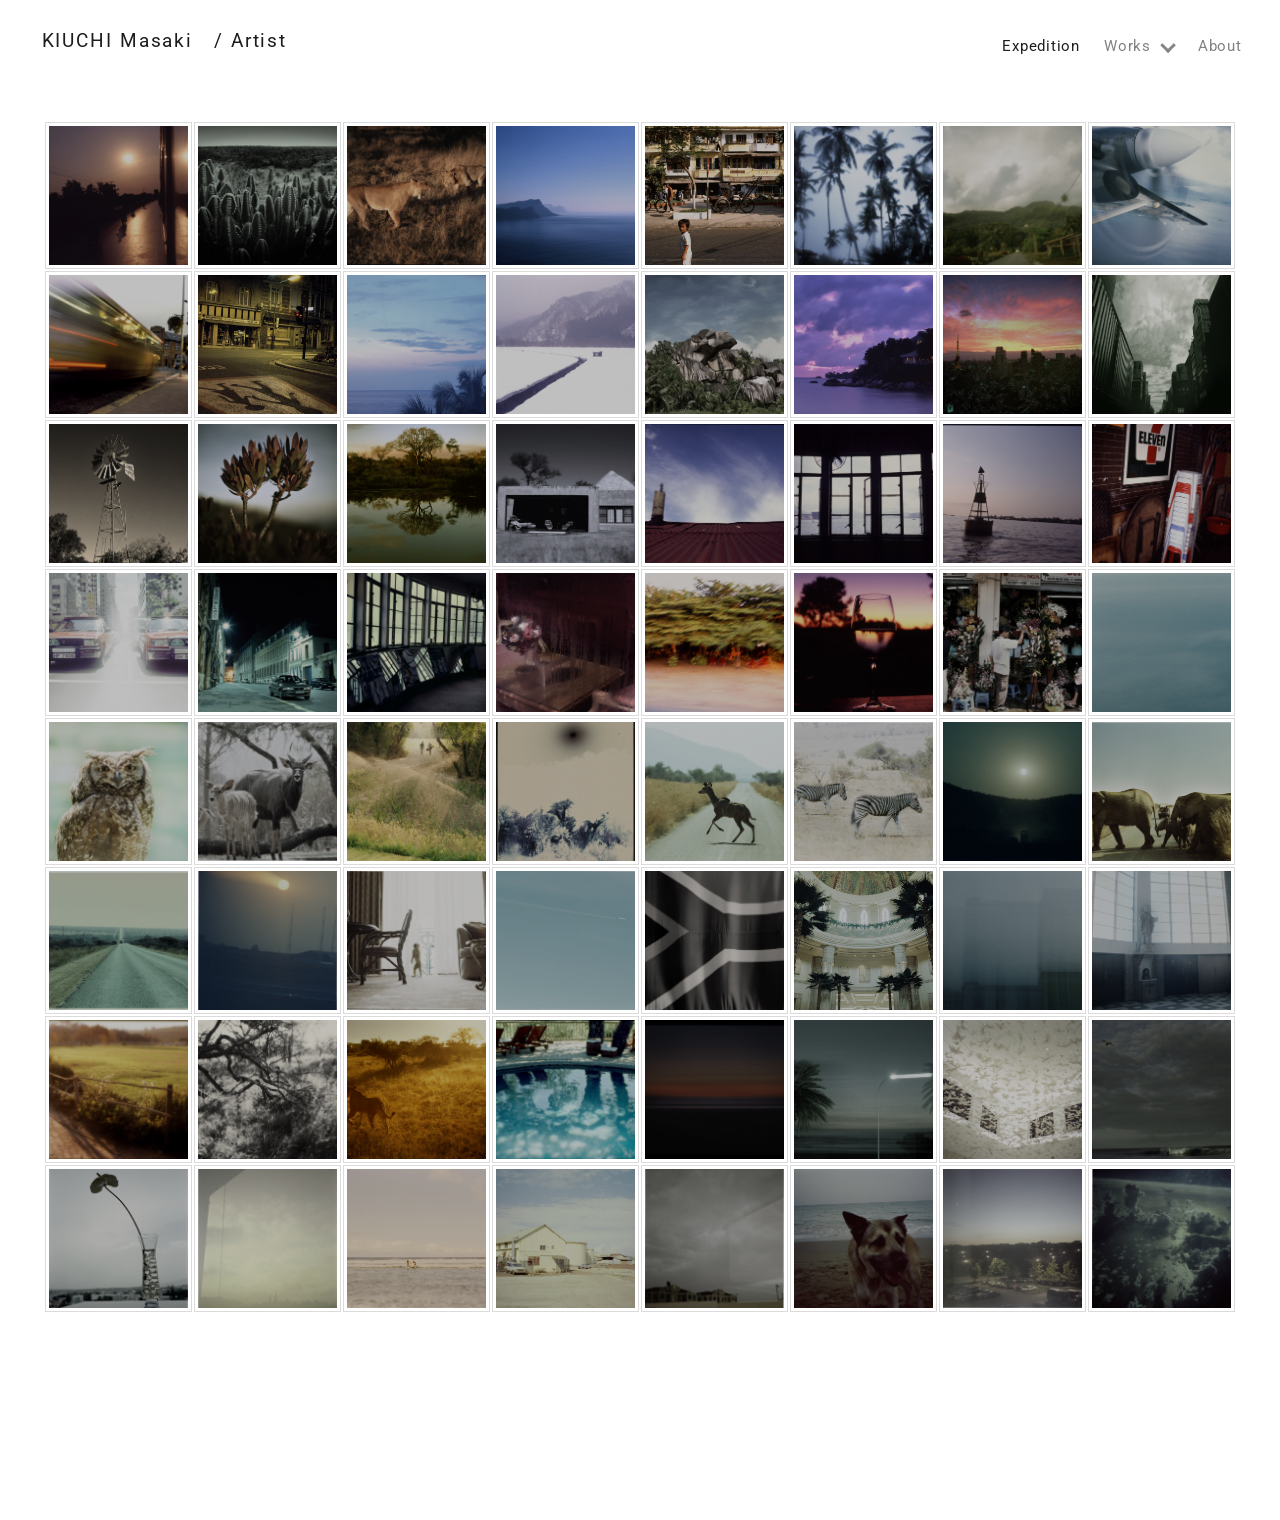
==== index.html @ 9fdb1eaa "Update index.html" ====
<!DOCTYPE html>
<html lang="ja">
<head>
  <meta charset="UTF-8">
  <meta name="viewport" content="width=device-width, initial-scale=1.0">
  <title>KIUCHI Masaki/Artist</title>
  
  <!-- Google Fonts -->
  
  <link rel="preconnect" href="https://fonts.googleapis.com">
  <link rel="preconnect" href="https://fonts.gstatic.com" crossorigin>
  <link href="https://fonts.googleapis.com/css2?family=Roboto:wght@100;300&family=Noto+Sans+JP:wght@100;300;400;700&display=swap" rel="stylesheet">
  <link rel="stylesheet" href="style.css">


<style>
  /* --- ローディング画面全体のスタイル --- */
  .loader-overlay {
    position: fixed !important;
    top: 0 !important;
    left: 0 !important;
    width: 100vw !important;
    height: 100vh !important;
    background-color: rgba(255, 255, 255, 0.6) !important; 
    backdrop-filter: blur(8px) !important;
    -webkit-backdrop-filter: blur(8px) !important; 
    display: flex !important;
    justify-content: center !important;
    align-items: center !important;
    z-index: 999999 !important;
    opacity: 1;
    transition: opacity 4s ease; /* 消えるときの速度 */
  }
  
  /* 読み込み完了後に消える時のアニメーション */
  .loader-overlay.loaded {
    opacity: 0 !important;
    pointer-events: none !important;
  }

  /* --- モノクロ極細スピナーのスタイル --- */
  .spinner {
    width: 50px !important;
    height: 50px !important;
    border: 1px solid rgba(0, 0, 0, 0.05) !important; 
    border-top-color: rgba(0, 0, 0, 0.4) !important; 
    border-radius: 50% !important;
    animation: spin 1s linear infinite !important;
  }
  @keyframes spin {
    to { transform: rotate(360deg); }
  }

  /* --- ★修正：メインコンテンツ（画像一覧）の初期状態とボカシ効果 --- */
  main.loading {
    filter: blur(2px); /* 構文の崩れを修正しました */
  }
  
  main {
    filter: blur(0px); /* 読み込み完了後にクッキリさせる */
    will-change: filter; /* アニメーションを滑らかにするためのブラウザへの通知 */
    /* ↓【変更】3s から 5s に伸ばし、よりゆっくりボカシが消えるようにしました */
    transition: filter 5s ease; 
  }

  /* --- 画像一枚一枚の初期状態（最初は透明） --- */
  .gallery-item img {
    opacity: 0;
    will-change: opacity;
    transition: opacity 3s ease; 
  }

  /* 画像の読み込みが完了した瞬間に付与されるクラス */
  .gallery-item img.img-loaded {
    opacity: 1;
  }
</style>





  
</head>
<body>



<!-- 追加：ローディング画面------------------------->
<div id="page-loader" class="loader-overlay">
  <div class="spinner"></div>
</div>


  

  <header class="header">
    <div class="container">
      <h1 class="site-title active">
       <a href="index.html">KIUCHI Masaki&emsp;/ Artist</a></h1>

      
      <nav class="nav">
        <a href="index.html" class="active">Expedition</a>
       
        
  <!-- プルダウン付きメニュー "works" -->
        <div class="dropdown">
          <a href="#works" class="dropdown-trigger">
            <span class="text">Works</span>
            <span class="arrow"></span>
          </a>
       <ul class="dropdown-menu">
 
   <li>
  <a href="alternature.html" class="dropdown-item" id="link-alternature">Alternature</a></li>
    <li>
  <a class="jomon-bocci-02 dropdown-item non" id="link-jomon-bocci-02">Jomon Bocci 02</a></li>    
    <li>
  <a href="Tangent.html" class="dropdown-item" id="link-tangent">Tangent</a></li>
    <li>
  <a class="jomon-bocci dropdown-item non" id="link-jomon-bocci">Jomon Bocci</a></li>      
    <li>
  <a class="kamisama-othello dropdown-item non" id="link-kamisama-othello">Kamisama Othello</a></li>     
    <li>
  <a class="view-from-mt-myojo dropdown-item non" id="link-view-from-mt-myojo">View from Mt.Myojo</a></li> 
    <li>
  <a class="tsukinowa-2 dropdown-item non" id="link-tsukinowa-2">TSUKINOWA Ⅱ</a></li> 
    <li>
  <a class="tsukinowa dropdown-item non" id="link-tsukinowa">TSUKINOWA</a></li> 
     </ul>
   </div>
        
        <a href="about.html">About</a>
     
      </nav>
    </div>
  </header>



  
 <main class="main container loading">
    <!-- 主役の画像一覧セクション -->
    <section id="expedition" class="section">
      <div class="gallery-grid">


      <!------ Row 1 -->
      <article class="gallery-item"><a href="#popup-01"><div class="gallery-img"><img src="./e_images/expedition-1.jpg" alt="01"></div></a></article>
      <article class="gallery-item"><a href="#popup-02"><div class="gallery-img"><img src="./e_images/expedition-2.jpg" alt="02"></div></a></article>
      <article class="gallery-item"><a href="#popup-03"><div class="gallery-img"><img src="./e_images/expedition-3.jpg" alt="03"></div></a></article>
      <article class="gallery-item"><a href="#popup-04"><div class="gallery-img"><img src="./e_images/expedition-4.jpg" alt="04"></div></a></article>
      <article class="gallery-item"><a href="#popup-05"><div class="gallery-img"><img src="./e_images/expedition-5.jpg" alt="05"></div></a></article>
      <article class="gallery-item"><a href="#popup-06"><div class="gallery-img"><img src="./e_images/expedition-6.jpg" alt="06"></div></a></article>
      <article class="gallery-item"><a href="#popup-07"><div class="gallery-img"><img src="./e_images/expedition-7.jpg" alt="07"></div></a></article>
      <article class="gallery-item"><a href="#popup-08"><div class="gallery-img"><img src="./e_images/expedition-8.jpg" alt="08"></div></a></article>

      <!------ Row 2 -->
      <article class="gallery-item"><a href="#popup-09"><div class="gallery-img"><img src="./e_images/expedition-9.jpg" alt="09"></div></a></article>
      <article class="gallery-item"><a href="#popup-10"><div class="gallery-img"><img src="./e_images/expedition-10.jpg" alt="10"></div></a></article>
      <article class="gallery-item"><a href="#popup-11"><div class="gallery-img"><img src="./e_images/expedition-11.jpg" alt="11"></div></a></article>
      <article class="gallery-item"><a href="#popup-12"><div class="gallery-img"><img src="./e_images/expedition-12.jpg" alt="12"></div></a></article>
      <article class="gallery-item"><a href="#popup-13"><div class="gallery-img"><img src="./e_images/expedition-13.jpg" alt="13"></div></a></article>
      <article class="gallery-item"><a href="#popup-14"><div class="gallery-img"><img src="./e_images/expedition-14.jpg" alt="14"></div></a></article>
      <article class="gallery-item"><a href="#popup-15"><div class="gallery-img"><img src="./e_images/expedition-15.jpg" alt="15"></div></a></article>
      <article class="gallery-item"><a href="#popup-16"><div class="gallery-img"><img src="./e_images/expedition-16.jpg" alt="16"></div></a></article>

      <!------ Row 3 -->
      <article class="gallery-item"><a href="#popup-17"><div class="gallery-img"><img src="./e_images/expedition-17.jpg" alt="17"></div></a></article>
      <article class="gallery-item"><a href="#popup-18"><div class="gallery-img"><img src="./e_images/expedition-18.jpg" alt="18"></div></a></article>
      <article class="gallery-item"><a href="#popup-19"><div class="gallery-img"><img src="./e_images/expedition-19.jpg" alt="19"></div></a></article>
      <article class="gallery-item"><a href="#popup-20"><div class="gallery-img"><img src="./e_images/expedition-20.jpg" alt="20"></div></a></article>
      <article class="gallery-item"><a href="#popup-21"><div class="gallery-img"><img src="./e_images/expedition-21.jpg" alt="21"></div></a></article>
      <article class="gallery-item"><a href="#popup-22"><div class="gallery-img"><img src="./e_images/expedition-22.jpg" alt="22"></div></a></article>
      <article class="gallery-item"><a href="#popup-23"><div class="gallery-img"><img src="./e_images/expedition-23.jpg" alt="23"></div></a></article>
      <article class="gallery-item"><a href="#popup-24"><div class="gallery-img"><img src="./e_images/expedition-24.jpg" alt="24"></div></a></article>

      <!------ Row 4 -->
      <article class="gallery-item"><a href="#popup-25"><div class="gallery-img"><img src="./e_images/expedition-25.jpg" alt="25"></div></a></article>
      <article class="gallery-item"><a href="#popup-26"><div class="gallery-img"><img src="./e_images/expedition-26.jpg" alt="26"></div></a></article>
      <article class="gallery-item"><a href="#popup-27"><div class="gallery-img"><img src="./e_images/expedition-27.jpg" alt="27"></div></a></article>
      <article class="gallery-item"><a href="#popup-28"><div class="gallery-img"><img src="./e_images/expedition-28.jpg" alt="28"></div></a></article>
      <article class="gallery-item"><a href="#popup-29"><div class="gallery-img"><img src="./e_images/expedition-29.jpg" alt="29"></div></a></article>
      <article class="gallery-item"><a href="#popup-30"><div class="gallery-img"><img src="./e_images/expedition-30.jpg" alt="30"></div></a></article>
      <article class="gallery-item"><a href="#popup-31"><div class="gallery-img"><img src="./e_images/expedition-31.jpg" alt="31"></div></a></article>
      <article class="gallery-item"><a href="#popup-32"><div class="gallery-img"><img src="./e_images/expedition-32.jpg" alt="32"></div></a></article>

      <!------ Row 5 -->
      <article class="gallery-item"><a href="#popup-33"><div class="gallery-img"><img src="./e_images/expedition-33.jpg" alt="33"></div></a></article>
      <article class="gallery-item"><a href="#popup-34"><div class="gallery-img"><img src="./e_images/expedition-34.jpg" alt="34"></div></a></article>
      <article class="gallery-item"><a href="#popup-35"><div class="gallery-img"><img src="./e_images/expedition-35.jpg" alt="35"></div></a></article>
      <article class="gallery-item"><a href="#popup-36"><div class="gallery-img"><img src="./e_images/expedition-36.jpg" alt="36"></div></a></article>
      <article class="gallery-item"><a href="#popup-37"><div class="gallery-img"><img src="./e_images/expedition-37.jpg" alt="37"></div></a></article>
      <article class="gallery-item"><a href="#popup-38"><div class="gallery-img"><img src="./e_images/expedition-38.jpg" alt="38"></div></a></article>
      <article class="gallery-item"><a href="#popup-39"><div class="gallery-img"><img src="./e_images/expedition-39.jpg" alt="39"></div></a></article>
      <article class="gallery-item"><a href="#popup-40"><div class="gallery-img"><img src="./e_images/expedition-40.jpg" alt="40"></div></a></article>

      <!------ Row 6 -->
      <article class="gallery-item"><a href="#popup-41"><div class="gallery-img"><img src="./e_images/expedition-41.jpg" alt="41"></div></a></article>
      <article class="gallery-item"><a href="#popup-42"><div class="gallery-img"><img src="./e_images/expedition-42.jpg" alt="42"></div></a></article>
      <article class="gallery-item"><a href="#popup-43"><div class="gallery-img"><img src="./e_images/expedition-43.jpg" alt="43"></div></a></article>
      <article class="gallery-item"><a href="#popup-44"><div class="gallery-img"><img src="./e_images/expedition-44.jpg" alt="44"></div></a></article>
      <article class="gallery-item"><a href="#popup-45"><div class="gallery-img"><img src="./e_images/expedition-45.jpg" alt="45"></div></a></article>
      <article class="gallery-item"><a href="#popup-46"><div class="gallery-img"><img src="./e_images/expedition-46.jpg" alt="46"></div></a></article>
      <article class="gallery-item"><a href="#popup-47"><div class="gallery-img"><img src="./e_images/expedition-47.jpg" alt="47"></div></a></article>
      <article class="gallery-item"><a href="#popup-48"><div class="gallery-img"><img src="./e_images/expedition-48.jpg" alt="48"></div></a></article>

      <!------ Row 7 -->
      <article class="gallery-item"><a href="#popup-49"><div class="gallery-img"><img src="./e_images/expedition-49.jpg" alt="49"></div></a></article>
      <article class="gallery-item"><a href="#popup-50"><div class="gallery-img"><img src="./e_images/expedition-50.jpg" alt="50"></div></a></article>
      <article class="gallery-item"><a href="#popup-51"><div class="gallery-img"><img src="./e_images/expedition-51.jpg" alt="51"></div></a></article>
      <article class="gallery-item"><a href="#popup-52"><div class="gallery-img"><img src="./e_images/expedition-52.jpg" alt="52"></div></a></article>
      <article class="gallery-item"><a href="#popup-53"><div class="gallery-img"><img src="./e_images/expedition-53.jpg" alt="53"></div></a></article>
      <article class="gallery-item"><a href="#popup-54"><div class="gallery-img"><img src="./e_images/expedition-54.jpg" alt="54"></div></a></article>
      <article class="gallery-item"><a href="#popup-55"><div class="gallery-img"><img src="./e_images/expedition-55.jpg" alt="55"></div></a></article>
      <article class="gallery-item"><a href="#popup-56"><div class="gallery-img"><img src="./e_images/expedition-56.jpg" alt="56"></div></a></article>

      <!------ Row 8 -->
      <article class="gallery-item"><a href="#popup-57"><div class="gallery-img"><img src="./e_images/expedition-57.jpg" alt="57"></div></a></article>
      <article class="gallery-item"><a href="#popup-58"><div class="gallery-img"><img src="./e_images/expedition-58.jpg" alt="58"></div></a></article>
      <article class="gallery-item"><a href="#popup-59"><div class="gallery-img"><img src="./e_images/expedition-59.jpg" alt="59"></div></a></article>
      <article class="gallery-item"><a href="#popup-60"><div class="gallery-img"><img src="./e_images/expedition-60.jpg" alt="60"></div></a></article>
      <article class="gallery-item"><a href="#popup-61"><div class="gallery-img"><img src="./e_images/expedition-61.jpg" alt="61"></div></a></article>
      <article class="gallery-item"><a href="#popup-62"><div class="gallery-img"><img src="./e_images/expedition-62.jpg" alt="62"></div></a></article>
      <article class="gallery-item"><a href="#popup-63"><div class="gallery-img"><img src="./e_images/expedition-63.jpg" alt="63"></div></a></article>
      <article class="gallery-item"><a href="#popup-64"><div class="gallery-img"><img src="./e_images/expedition-64.jpg" alt="64"></div></a></article>
 
  </div> 
 
          </main>


<!-- ========================================================
     ポップアップ（モーダル）の本体データ（</body>の直前に設置）
     ======================================================== -->
<!------ Row 1 ポップアップ --> 
<!-- photo1-popup --> <div id="popup-01" class="gallery-modal"><a href="#expedition" class="modal-close-bg"></a><div class="modal-content"><img src="./e_images/expedition-1.jpg" alt="expedition-1"><a href="#expedition" class="modal-close-btn">&times;</a></div></div> 
<!-- photo2-popup --> <div id="popup-02" class="gallery-modal"><a href="#expedition" class="modal-close-bg"></a><div class="modal-content"><img src="./e_images/expedition-2.jpg" alt="expedition-2"><a href="#expedition" class="modal-close-btn">&times;</a></div></div> 
<!-- photo3-popup --> <div id="popup-03" class="gallery-modal"><a href="#expedition" class="modal-close-bg"></a><div class="modal-content"><img src="./e_images/expedition-3.jpg" alt="expedition-3"><a href="#expedition" class="modal-close-btn">&times;</a></div></div> 
<!-- photo4-popup --> <div id="popup-04" class="gallery-modal"><a href="#expedition" class="modal-close-bg"></a><div class="modal-content"><img src="./e_images/expedition-4.jpg" alt="expedition-4"><a href="#expedition" class="modal-close-btn">&times;</a></div></div> 
<!-- photo5-popup --> <div id="popup-05" class="gallery-modal"><a href="#expedition" class="modal-close-bg"></a><div class="modal-content"><img src="./e_images/expedition-5.jpg" alt="expedition-5"><a href="#expedition" class="modal-close-btn">&times;</a></div></div> 
<!-- photo6-popup --> <div id="popup-06" class="gallery-modal"><a href="#expedition" class="modal-close-bg"></a><div class="modal-content"><img src="./e_images/expedition-6.jpg" alt="expedition-6"><a href="#expedition" class="modal-close-btn">&times;</a></div></div> 
<!-- photo7-popup --> <div id="popup-07" class="gallery-modal"><a href="#expedition" class="modal-close-bg"></a><div class="modal-content"><img src="./e_images/expedition-7.jpg" alt="expedition-7"><a href="#expedition" class="modal-close-btn">&times;</a></div></div> 
<!-- photo8-popup --> <div id="popup-08" class="gallery-modal"><a href="#expedition" class="modal-close-bg"></a><div class="modal-content"><img src="./e_images/expedition-8.jpg" alt="expedition-8"><a href="#expedition" class="modal-close-btn">&times;</a></div></div> 

<!------ Row 2 ポップアップ --> 
<!-- photo9-popup --> <div id="popup-09" class="gallery-modal"><a href="#expedition" class="modal-close-bg"></a><div class="modal-content"><img src="./e_images/expedition-9.jpg" alt="expedition-9"><a href="#expedition" class="modal-close-btn">&times;</a></div></div> 
<!-- photo10-popup --> <div id="popup-10" class="gallery-modal"><a href="#expedition" class="modal-close-bg"></a><div class="modal-content"><img src="./e_images/expedition-10.jpg" alt="expedition-10"><a href="#expedition" class="modal-close-btn">&times;</a></div></div> 
<!-- photo11-popup --> <div id="popup-11" class="gallery-modal"><a href="#expedition" class="modal-close-bg"></a><div class="modal-content"><img src="./e_images/expedition-11.jpg" alt="expedition-11"><a href="#expedition" class="modal-close-btn">&times;</a></div></div> 
<!-- photo12-popup --> <div id="popup-12" class="gallery-modal"><a href="#expedition" class="modal-close-bg"></a><div class="modal-content"><img src="./e_images/expedition-12.jpg" alt="expedition-12"><a href="#expedition" class="modal-close-btn">&times;</a></div></div> 
<!-- photo13-popup --> <div id="popup-13" class="gallery-modal"><a href="#expedition" class="modal-close-bg"></a><div class="modal-content"><img src="./e_images/expedition-13.jpg" alt="expedition-13"><a href="#expedition" class="modal-close-btn">&times;</a></div></div> 
<!-- photo14-popup --> <div id="popup-14" class="gallery-modal"><a href="#expedition" class="modal-close-bg"></a><div class="modal-content"><img src="./e_images/expedition-14.jpg" alt="expedition-14"><a href="#expedition" class="modal-close-btn">&times;</a></div></div> 
<!-- photo15-popup --> <div id="popup-15" class="gallery-modal"><a href="#expedition" class="modal-close-bg"></a><div class="modal-content"><img src="./e_images/expedition-15.jpg" alt="expedition-15"><a href="#expedition" class="modal-close-btn">&times;</a></div></div> 
<!-- photo16-popup --> <div id="popup-16" class="gallery-modal"><a href="#expedition" class="modal-close-bg"></a><div class="modal-content"><img src="./e_images/expedition-16.jpg" alt="expedition-16"><a href="#expedition" class="modal-close-btn">&times;</a></div></div> 

<!------ Row 3 ポップアップ --> 
<!-- photo17-popup --> <div id="popup-17" class="gallery-modal"><a href="#expedition" class="modal-close-bg"></a><div class="modal-content"><img src="./e_images/expedition-17.jpg" alt="expedition-17"><a href="#expedition" class="modal-close-btn">&times;</a></div></div> 
<!-- photo18-popup --> <div id="popup-18" class="gallery-modal"><a href="#expedition" class="modal-close-bg"></a><div class="modal-content"><img src="./e_images/expedition-18.jpg" alt="expedition-18"><a href="#expedition" class="modal-close-btn">&times;</a></div></div> 
<!-- photo19-popup --> <div id="popup-19" class="gallery-modal"><a href="#expedition" class="modal-close-bg"></a><div class="modal-content"><img src="./e_images/expedition-19.jpg" alt="expedition-19"><a href="#expedition" class="modal-close-btn">&times;</a></div></div> 
<!-- photo20-popup --> <div id="popup-20" class="gallery-modal"><a href="#expedition" class="modal-close-bg"></a><div class="modal-content"><img src="./e_images/expedition-20.jpg" alt="expedition-20"><a href="#expedition" class="modal-close-btn">&times;</a></div></div> 
<!-- photo21-popup --> <div id="popup-21" class="gallery-modal"><a href="#expedition" class="modal-close-bg"></a><div class="modal-content"><img src="./e_images/expedition-21.jpg" alt="expedition-21"><a href="#expedition" class="modal-close-btn">&times;</a></div></div> 
<!-- photo22-popup --> <div id="popup-22" class="gallery-modal"><a href="#expedition" class="modal-close-bg"></a><div class="modal-content"><img src="./e_images/expedition-22.jpg" alt="expedition-22"><a href="#expedition" class="modal-close-btn">&times;</a></div></div> 
<!-- photo23-popup --> <div id="popup-23" class="gallery-modal"><a href="#expedition" class="modal-close-bg"></a><div class="modal-content"><img src="./e_images/expedition-23.jpg" alt="expedition-23"><a href="#expedition" class="modal-close-btn">&times;</a></div></div> 
<!-- photo24-popup --> <div id="popup-24" class="gallery-modal"><a href="#expedition" class="modal-close-bg"></a><div class="modal-content"><img src="./e_images/expedition-24.jpg" alt="expedition-24"><a href="#expedition" class="modal-close-btn">&times;</a></div></div> 

<!------ Row 4 ポップアップ --> 
<!-- photo25-popup --> <div id="popup-25" class="gallery-modal"><a href="#expedition" class="modal-close-bg"></a><div class="modal-content"><img src="./e_images/expedition-25.jpg" alt="expedition-25"><a href="#expedition" class="modal-close-btn">&times;</a></div></div> 
<!-- photo26-popup --> <div id="popup-26" class="gallery-modal"><a href="#expedition" class="modal-close-bg"></a><div class="modal-content"><img src="./e_images/expedition-26.jpg" alt="expedition-26"><a href="#expedition" class="modal-close-btn">&times;</a></div></div> 
<!-- photo27-popup --> <div id="popup-27" class="gallery-modal"><a href="#expedition" class="modal-close-bg"></a><div class="modal-content"><img src="./e_images/expedition-27.jpg" alt="expedition-27"><a href="#expedition" class="modal-close-btn">&times;</a></div></div> 
<!-- photo28-popup --> <div id="popup-28" class="gallery-modal"><a href="#expedition" class="modal-close-bg"></a><div class="modal-content"><img src="./e_images/expedition-28.jpg" alt="expedition-28"><a href="#expedition" class="modal-close-btn">&times;</a></div></div> 
<!-- photo29-popup --> <div id="popup-29" class="gallery-modal"><a href="#expedition" class="modal-close-bg"></a><div class="modal-content"><img src="./e_images/expedition-29.jpg" alt="expedition-29"><a href="#expedition" class="modal-close-btn">&times;</a></div></div> 
<!-- photo30-popup --> <div id="popup-30" class="gallery-modal"><a href="#expedition" class="modal-close-bg"></a><div class="modal-content"><img src="./e_images/expedition-30.jpg" alt="expedition-30"><a href="#expedition" class="modal-close-btn">&times;</a></div></div> 
<!-- photo31-popup --> <div id="popup-31" class="gallery-modal"><a href="#expedition" class="modal-close-bg"></a><div class="modal-content"><img src="./e_images/expedition-31.jpg" alt="expedition-31"><a href="#expedition" class="modal-close-btn">&times;</a></div></div> 
<!-- photo32-popup --> <div id="popup-32" class="gallery-modal"><a href="#expedition" class="modal-close-bg"></a><div class="modal-content"><img src="./e_images/expedition-32.jpg" alt="expedition-32"><a href="#expedition" class="modal-close-btn">&times;</a></div></div> 

<!------ Row 5 ポップアップ --> 
<!-- photo33-popup --> <div id="popup-33" class="gallery-modal"><a href="#expedition" class="modal-close-bg"></a><div class="modal-content"><img src="./e_images/expedition-33.jpg" alt="expedition-33"><a href="#expedition" class="modal-close-btn">&times;</a></div></div> 
<!-- photo34-popup --> <div id="popup-34" class="gallery-modal"><a href="#expedition" class="modal-close-bg"></a><div class="modal-content"><img src="./e_images/expedition-34.jpg" alt="expedition-34"><a href="#expedition" class="modal-close-btn">&times;</a></div></div> 
<!-- photo35-popup --> <div id="popup-35" class="gallery-modal"><a href="#expedition" class="modal-close-bg"></a><div class="modal-content"><img src="./e_images/expedition-35.jpg" alt="expedition-35"><a href="#expedition" class="modal-close-btn">&times;</a></div></div> 
<!-- photo36-popup --> <div id="popup-36" class="gallery-modal"><a href="#expedition" class="modal-close-bg"></a><div class="modal-content"><img src="./e_images/expedition-36.jpg" alt="expedition-36"><a href="#expedition" class="modal-close-btn">&times;</a></div></div> 
<!-- photo37-popup --> <div id="popup-37" class="gallery-modal"><a href="#expedition" class="modal-close-bg"></a><div class="modal-content"><img src="./e_images/expedition-37.jpg" alt="expedition-37"><a href="#expedition" class="modal-close-btn">&times;</a></div></div> 
<!-- photo38-popup --> <div id="popup-38" class="gallery-modal"><a href="#expedition" class="modal-close-bg"></a><div class="modal-content"><img src="./e_images/expedition-38.jpg" alt="expedition-38"><a href="#expedition" class="modal-close-btn">&times;</a></div></div> 
<!-- photo39-popup --> <div id="popup-39" class="gallery-modal"><a href="#expedition" class="modal-close-bg"></a><div class="modal-content"><img src="./e_images/expedition-39.jpg" alt="expedition-39"><a href="#expedition" class="modal-close-btn">&times;</a></div></div> 
<!-- photo40-popup --> <div id="popup-40" class="gallery-modal"><a href="#expedition" class="modal-close-bg"></a><div class="modal-content"><img src="./e_images/expedition-40.jpg" alt="expedition-40"><a href="#expedition" class="modal-close-btn">&times;</a></div></div> 

<!------ Row 6 ポップアップ --> 
<!-- photo41-popup --> <div id="popup-41" class="gallery-modal"><a href="#expedition" class="modal-close-bg"></a><div class="modal-content"><img src="./e_images/expedition-41.jpg" alt="expedition-41"><a href="#expedition" class="modal-close-btn">&times;</a></div></div> 
<!-- photo42-popup --> <div id="popup-42" class="gallery-modal"><a href="#expedition" class="modal-close-bg"></a><div class="modal-content"><img src="./e_images/expedition-42.jpg" alt="expedition-42"><a href="#expedition" class="modal-close-btn">&times;</a></div></div> 
<!-- photo43-popup --> <div id="popup-43" class="gallery-modal"><a href="#expedition" class="modal-close-bg"></a><div class="modal-content"><img src="./e_images/expedition-43.jpg" alt="expedition-43"><a href="#expedition" class="modal-close-btn">&times;</a></div></div> 
<!-- photo44-popup --> <div id="popup-44" class="gallery-modal"><a href="#expedition" class="modal-close-bg"></a><div class="modal-content"><img src="./e_images/expedition-44.jpg" alt="expedition-44"><a href="#expedition" class="modal-close-btn">&times;</a></div></div> 
<!-- photo45-popup --> <div id="popup-45" class="gallery-modal"><a href="#expedition" class="modal-close-bg"></a><div class="modal-content"><img src="./e_images/expedition-45.jpg" alt="expedition-45"><a href="#expedition" class="modal-close-btn">&times;</a></div></div> 
<!-- photo46-popup --> <div id="popup-46" class="gallery-modal"><a href="#expedition" class="modal-close-bg"></a><div class="modal-content"><img src="./e_images/expedition-46.jpg" alt="expedition-46"><a href="#expedition" class="modal-close-btn">&times;</a></div></div> 
<!-- photo47-popup --> <div id="popup-47" class="gallery-modal"><a href="#expedition" class="modal-close-bg"></a><div class="modal-content"><img src="./e_images/expedition-47.jpg" alt="expedition-47"><a href="#expedition" class="modal-close-btn">&times;</a></div></div> 
<!-- photo48-popup --> <div id="popup-48" class="gallery-modal"><a href="#expedition" class="modal-close-bg"></a><div class="modal-content"><img src="./e_images/expedition-48.jpg" alt="expedition-48"><a href="#expedition" class="modal-close-btn">&times;</a></div></div> 

<!------ Row 7 ポップアップ --> 
<!-- photo49-popup --> <div id="popup-49" class="gallery-modal"><a href="#expedition" class="modal-close-bg"></a><div class="modal-content"><img src="./e_images/expedition-49.jpg" alt="expedition-49"><a href="#expedition" class="modal-close-btn">&times;</a></div></div> 
<!-- photo50-popup --> <div id="popup-50" class="gallery-modal"><a href="#expedition" class="modal-close-bg"></a><div class="modal-content"><img src="./e_images/expedition-50.jpg" alt="expedition-50"><a href="#expedition" class="modal-close-btn">&times;</a></div></div> 
<!-- photo51-popup --> <div id="popup-51" class="gallery-modal"><a href="#expedition" class="modal-close-bg"></a><div class="modal-content"><img src="./e_images/expedition-51.jpg" alt="expedition-51"><a href="#expedition" class="modal-close-btn">&times;</a></div></div> 
<!-- photo52-popup --> <div id="popup-52" class="gallery-modal"><a href="#expedition" class="modal-close-bg"></a><div class="modal-content"><img src="./e_images/expedition-52.jpg" alt="expedition-52"><a href="#expedition" class="modal-close-btn">&times;</a></div></div> 
<!-- photo53-popup --> <div id="popup-53" class="gallery-modal"><a href="#expedition" class="modal-close-bg"></a><div class="modal-content"><img src="./e_images/expedition-53.jpg" alt="expedition-53"><a href="#expedition" class="modal-close-btn">&times;</a></div></div> 
<!-- photo54-popup --> <div id="popup-54" class="gallery-modal"><a href="#expedition" class="modal-close-bg"></a><div class="modal-content"><img src="./e_images/expedition-54.jpg" alt="expedition-54"><a href="#expedition" class="modal-close-btn">&times;</a></div></div> 
<!-- photo55-popup --> <div id="popup-55" class="gallery-modal"><a href="#expedition" class="modal-close-bg"></a><div class="modal-content"><img src="./e_images/expedition-55.jpg" alt="expedition-55"><a href="#expedition" class="modal-close-btn">&times;</a></div></div> 
<!-- photo56-popup --> <div id="popup-56" class="gallery-modal"><a href="#expedition" class="modal-close-bg"></a><div class="modal-content"><img src="./e_images/expedition-56.jpg" alt="expedition-56"><a href="#expedition" class="modal-close-btn">&times;</a></div></div> 

<!------ Row 8 ポップアップ --> 
<!-- photo57-popup --> <div id="popup-57" class="gallery-modal"><a href="#expedition" class="modal-close-bg"></a><div class="modal-content"><img src="./e_images/expedition-57.jpg" alt="expedition-57"><a href="#expedition" class="modal-close-btn">&times;</a></div></div> 
<!-- photo58-popup --> <div id="popup-58" class="gallery-modal"><a href="#expedition" class="modal-close-bg"></a><div class="modal-content"><img src="./e_images/expedition-58.jpg" alt="expedition-58"><a href="#expedition" class="modal-close-btn">&times;</a></div></div> 
<!-- photo59-popup --> <div id="popup-59" class="gallery-modal"><a href="#expedition" class="modal-close-bg"></a><div class="modal-content"><img src="./e_images/expedition-59.jpg" alt="expedition-59"><a href="#expedition" class="modal-close-btn">&times;</a></div></div> 
<!-- photo60-popup --> <div id="popup-60" class="gallery-modal"><a href="#expedition" class="modal-close-bg"></a><div class="modal-content"><img src="./e_images/expedition-60.jpg" alt="expedition-60"><a href="#expedition" class="modal-close-btn">&times;</a></div></div> 
<!-- photo61-popup --> <div id="popup-61" class="gallery-modal"><a href="#expedition" class="modal-close-bg"></a><div class="modal-content"><img src="./e_images/expedition-61.jpg" alt="expedition-61"><a href="#expedition" class="modal-close-btn">&times;</a></div></div> 
<!-- photo62-popup --> <div id="popup-62" class="gallery-modal"><a href="#expedition" class="modal-close-bg"></a><div class="modal-content"><img src="./e_images/expedition-62.jpg" alt="expedition-62"><a href="#expedition" class="modal-close-btn">&times;</a></div></div> 
<!-- photo63-popup --> <div id="popup-63" class="gallery-modal"><a href="#expedition" class="modal-close-bg"></a><div class="modal-content"><img src="./e_images/expedition-63.jpg" alt="expedition-63"><a href="#expedition" class="modal-close-btn">&times;</a></div></div> 
<!-- photo64-popup --> <div id="popup-64" class="gallery-modal"><a href="#expedition" class="modal-close-bg"></a><div class="modal-content"><img src="./e_images/expedition-64.jpg" alt="expedition-64"><a href="#expedition" class="modal-close-btn">&times;</a></div></div> 

<!------ Row 9 ポップアップ --> 
<!-- photo65-popup --> <div id="popup-65" class="gallery-modal"><a href="#expedition" class="modal-close-bg"></a><div class="modal-content"><img src="./e_images/expedition-65.jpg" alt="expedition-65"><a href="#expedition" class="modal-close-btn">&times;</a></div></div> 
<!-- photo66-popup --> <div id="popup-66" class="gallery-modal"><a href="#expedition" class="modal-close-bg"></a><div class="modal-content"><img src="./e_images/expedition-66.jpg" alt="expedition-66"><a href="#expedition" class="modal-close-btn">&times;</a></div></div> 
<!-- photo67-popup --> <div id="popup-67" class="gallery-modal"><a href="#expedition" class="modal-close-bg"></a><div class="modal-content"><img src="./e_images/expedition-67.jpg" alt="expedition-67"><a href="#expedition" class="modal-close-btn">&times;</a></div></div> 
<!-- photo68-popup --> <div id="popup-68" class="gallery-modal"><a href="#expedition" class="modal-close-bg"></a><div class="modal-content"><img src="./e_images/expedition-68.jpg" alt="expedition-68"><a href="#expedition" class="modal-close-btn">&times;</a></div></div> 
<!-- photo69-popup --> <div id="popup-69" class="gallery-modal"><a href="#expedition" class="modal-close-bg"></a><div class="modal-content"><img src="./e_images/expedition-69.jpg" alt="expedition-69"><a href="#expedition" class="modal-close-btn">&times;</a></div></div> 
<!-- photo70-popup --> <div id="popup-70" class="gallery-modal"><a href="#expedition" class="modal-close-bg"></a><div class="modal-content"><img src="./e_images/expedition-70.jpg" alt="expedition-70"><a href="#expedition" class="modal-close-btn">&times;</a></div></div> 
<!-- photo71-popup --> <div id="popup-71" class="gallery-modal"><a href="#expedition" class="modal-close-bg"></a><div class="modal-content"><img src="./e_images/expedition-71.jpg" alt="expedition-71"><a href="#expedition" class="modal-close-btn">&times;</a></div></div> 
<!-- photo72-popup --> <div id="popup-72" class="gallery-modal"><a href="#expedition" class="modal-close-bg"></a><div class="modal-content"><img src="./e_images/expedition-72.jpg" alt="expedition-72"><a href="#expedition" class="modal-close-btn">&times;</a></div></div> 

<!------ Row 10 ポップアップ --> 
<!-- photo73-popup --> <div id="popup-73" class="gallery-modal"><a href="#expedition" class="modal-close-bg"></a><div class="modal-content"><img src="./e_images/expedition-73.jpg" alt="expedition-73"><a href="#expedition" class="modal-close-btn">&times;</a></div></div> 
<!-- photo74-popup --> <div id="popup-74" class="gallery-modal"><a href="#expedition" class="modal-close-bg"></a><div class="modal-content"><img src="./e_images/expedition-74.jpg" alt="expedition-74"><a href="#expedition" class="modal-close-btn">&times;</a></div></div> 
<!-- photo75-popup --> <div id="popup-75" class="gallery-modal"><a href="#expedition" class="modal-close-bg"></a><div class="modal-content"><img src="./e_images/expedition-75.jpg" alt="expedition-75"><a href="#expedition" class="modal-close-btn">&times;</a></div></div> 
<!-- photo76-popup --> <div id="popup-76" class="gallery-modal"><a href="#expedition" class="modal-close-bg"></a><div class="modal-content"><img src="./e_images/expedition-76.jpg" alt="expedition-76"><a href="#expedition" class="modal-close-btn">&times;</a></div></div> 
<!-- photo77-popup --> <div id="popup-77" class="gallery-modal"><a href="#expedition" class="modal-close-bg"></a><div class="modal-content"><img src="./e_images/expedition-77.jpg" alt="expedition-77"><a href="#expedition" class="modal-close-btn">&times;</a></div></div> 
<!-- photo78-popup --> <div id="popup-78" class="gallery-modal"><a href="#expedition" class="modal-close-bg"></a><div class="modal-content"><img src="./e_images/expedition-78.jpg" alt="expedition-78"><a href="#expedition" class="modal-close-btn">&times;</a></div></div> 
<!-- photo79-popup --> <div id="popup-79" class="gallery-modal"><a href="#expedition" class="modal-close-bg"></a><div class="modal-content"><img src="./e_images/expedition-79.jpg" alt="expedition-79"><a href="#expedition" class="modal-close-btn">&times;</a></div></div> 
<!-- photo80-popup --> <div id="popup-80" class="gallery-modal"><a href="#expedition" class="modal-close-bg"></a><div class="modal-content"><img src="./e_images/expedition-80.jpg" alt="expedition-80"><a href="#expedition" class="modal-close-btn">&times;</a></div></div> 




  </div>

 
 
<script>
  // 1. クリックで閉じる処理（背景または×ボタン）
  document.querySelectorAll('.modal-close-bg, .modal-close-btn').forEach(btn => {
    btn.addEventListener('click', (e) => {
      e.preventDefault();
      location.hash = 'close';
    });
  });

  // 2. キーボードの「Esc」キーで閉じる処理
  document.addEventListener('keydown', (e) => {
    if (e.key === 'Escape' && location.hash.startsWith('#popup-')) {
      location.hash = 'close';
    }
  });
</script>

 
  
<script>
(function() {
  // アニメーションを一瞬で完全スキップする関数
  function skipLoading() {
    const loader = document.getElementById('page-loader');
    const mainContent = document.querySelector('main');
    const images = document.querySelectorAll('.gallery-item img');

    if (loader) {
      loader.style.setProperty('display', 'none', 'important'); // スピナーをパッと消す
      loader.classList.add('loaded');
    }
    if (mainContent) {
      mainContent.classList.remove('loading'); // ボカシをパッと消す
      mainContent.style.filter = 'none';
    }
    images.forEach(img => {
      img.classList.add('img-loaded'); // 画像をすべて100%表示
    });
  }

  // 1. 【超重要】ブラウザの「戻る」ボタンでの読み込み（bfcache）を検知して強制スキップ
  window.addEventListener('pageshow', function(event) {
    if (event.persisted) {
      skipLoading();
    }
  });

  document.addEventListener('DOMContentLoaded', function() {
    const images = document.querySelectorAll('.gallery-item img');
    const mainContent = document.querySelector('main');
    const loader = document.getElementById('page-loader');

    // 2. 通常の画像読み込み監視 & キャッシュカウント
    let loadedCount = 0;
    images.forEach(img => {
      if (img.complete) {
        loadedCount++;
        img.classList.add('img-loaded');
      } else {
        img.addEventListener('load', function() {
          img.classList.add('img-loaded');
        });
      }
    });

    // 3. 【リンク移動での再訪問時】キャッシュが一定数以上（半分以上）あれば即スキップ
    // 判定枚数を「40枚」に下げることで、リンク移動時も確実に検知させます
    if (loadedCount >= 40) {
      skipLoading();
      return;
    }

    // 4. 【初回アクセス時（キャッシュがない時）だけ】美しいローディングを実行
    if (mainContent) {
      mainContent.classList.add('loading');
    }

    let isAnimated = false;
    function startAnimate() {
      if (isAnimated) return;
      isAnimated = true;

      if (loader && !loader.classList.contains('loaded')) {
        loader.classList.add('loaded');
      }

      setTimeout(() => {
        if (mainContent) {
          mainContent.classList.remove('loading');
        }
      }, 1500);
    }

    window.addEventListener('load', function() {
      setTimeout(startAnimate, 800); 
    });

    setTimeout(startAnimate, 2500);
  });
})();
</script>


















</body>
</html>
---- style.css ----
* {
  box-sizing: border-box;
  margin: 0;
  padding: 0;
}
body {
  font-family: "Roboto","sans-serif";
  font-weight: 400; 
  line-height: 1.8;
  color: #272727;
  background-color: #ffffff;
}
.container {
  width: 100%;
  max-width: 1300px;
  margin: 0 auto;
}
a {
  cursor: default;
  transition: opacity 0.4s ease; 
}
/* =========header====================================== */
.header {
  position: relative; 
  z-index: 9999999 !important;	
  background-color: #ffffff;
  padding: 0.5rem 0 0 0;	
}
.header .container {
  display: flex;
  justify-content: space-between;
  align-items: center;
  flex-wrap: wrap;
  width: 96.5%;           
  max-width: 1400px;    
}
.site-title a,
.site-title.active a{
  font-family:"Roboto","sans-serif";
  font-weight: 400; 
  }


.site-title a {
  padding: 0.9rem 0 1rem 1.2rem;
  font-size: 1.18rem !important;
  color: #808080;
  letter-spacing: 0.1em;         
  display: inline-block; 
  text-decoration: none;  

  /* --- 💡 追加：文字のズレ・ブレを一瞬でも発生させないための対策 --- */
  -webkit-font-smoothing: antialiased; /* 文字の輪郭を常に滑らかにし、色の変化による太さの錯覚を防ぐ */
  -moz-osx-font-smoothing: grayscale;   /* Mac環境での文字のチラつき防止 */
  transform: translateZ(0);            /* GPU（グラフィックボード）で文字を描画させ、配置を固定する */
  transition: color 0.2s ease;         /* ページ読み込み時の色の切り替えをほんの少し滑らかにして、ガタつきを隠す */
}

/* ----------active------------*/
/* 💡 優先度をさらに上げ、一瞬でも他のスタイルが混ざらないように !important を追加 */
.site-title.active a {
  color: #1d1d1d !important;          
  cursor: default !important;         
  pointer-events: none !important;  
}


.site-title a:hover {
  color: #e4e4e4;
  transition: 0.6s;
}
.nav a{
  margin-left: 0.5rem;
  display: inline-block; 
  text-decoration: none;  
  padding:1rem 1rem 0.3rem 0; 
  color: #808080;
  font-size: 0.95rem;
  letter-spacing: 0.05em;
}
.nav a:hover {
  color: #e4e4e4;
  transition: 0.6s;
}
/* ----------active------------*/
.nav a.active{
  color: #1d1d1d;          
  cursor: default;         
  pointer-events: none;    
} 
/* =====================dropdown-menu================= */
.nav {
  display: flex;
  align-items: center;
}
.dropdown {
  position: relative; 
}
.dropdown-menu {
  position: absolute;
  top: 40%;          
  left: -7rem;       
  background-color: #777777;
  border: 1rem solid #777777;
  border-radius: 0.2rem;
  list-style: none;
  padding: 0.7rem 0;
  min-width: 12rem;   
  box-shadow: 0 4px 12px rgba(0, 0, 0, 0.05); 
  opacity: 0;
  visibility: hidden;
  transform: translateY(8px); 
  transition: all 0.7s ease;
  z-index: 100;       
}
.dropdown-menu li a {
  margin: 0 !important;
  padding: 0.2rem 0.5rem;   
  font-size: 0.8rem;
  color: #aaaaaa;
  display: block;          
  width: 100%;             
  box-sizing: border-box;  
  text-decoration: none;
  transition: background-color 0.2s ease, color 0.2s ease;
}
.dropdown-menu li a:hover {
  color: #ffffff;
}
.dropdown:hover .dropdown-menu {
  opacity: 0.95;
  visibility: visible;
  transform: translateY(0); 
}
/* -------none-------- */
.dropdown-menu .dropdown-item.non {
pointer-events: none;   
}
/* ------dropdown-trigger"works"------------ */
.dropdown-trigger .text {
  transition: opacity 2s ease !important; 
  opacity: 1 !important;
  visibility: visible !important;
}
.dropdown:hover .dropdown-trigger .text {
  opacity: 0.3 !important;
}
.dropdown-trigger .arrow,
.dropdown:hover .dropdown-trigger .arrow {
  opacity: 1 !important;
  border-color: #858585 !important; 
}
.dropdown-trigger:hover {
  opacity: 1 !important;
}
/* --------dropdownbox----------- */
.dropdown-menu {
  margin-top: 18px; 
}
.dropdown-menu::before {
  content: "";
  position: absolute;
  top: -0.5rem;       
  right: 1rem;     
  border-style: solid;
  border-width: 0 0.5rem 0.5rem 0.5rem;
  border-color: transparent transparent #777777 transparent;
}
.dropdown-menu::after {
  display: none;
}
/* --------arrow----------- */
.dropdown-trigger {
  display: flex;
  align-items: center;
  gap: 0.5rem; 
}
.arrow {
  display: inline-block;
  width: 0.7em;
  height: 0.7em;
  border-top: 0.2em solid #858585;
  border-right: 0.2em solid #858585;
  transform: rotate(135deg); 
  margin-top: 0.5em;
  margin-left: 0.5em;
}

/* =====================main========================================= */





.main {
  font-family: "Montserrat", "Roboto", "Noto Sans JP", -apple-system, BlinkMacSystemFont, sans-serif;
  font-size: 1.1rem;
  font-weight: 200;
  line-height: 1.5;
  letter-spacing: 0.05em;
  color: #000000;
  padding: 2rem 0 0 0; 
}

.section {
  background-color: #ffffff;
  padding: 2rem;
  border-radius: 6px;
  margin-bottom: 10rem;
}
#about{
  font-family: "Roboto";	
  font-size: 1.1rem;
  font-weight: 400; 
  line-height: 1.8;
  color: ##1d1d1d;  
  letter-spacing: 0.02rem; 
}
#education {
font-family: "Roboto";	
  font-size: 1.1rem;
  font-weight: 400; 
  line-height: 1.8;
  color: #1d1d1d; 
  letter-spacing: 0.02rem; 
  padding: 2rem;
  border-radius: 6px;
  margin-bottom: 23rem;
}
.works-title {
  font-family: "Roboto";	
  font-weight: 400; 
  padding: 0 2rem;
  color: #1d1d1d;   
}
#works-title{
  font-size: 1rem;
  line-height: 1.8;
}
#works-date{
  font-size: 0.8rem;
  line-height: 1.8;
}
#works-medium{
  font-size: 0.8rem;
  line-height: 1.8;
}
/* ------------main.container　width----------- */
.main.container {
  width: 98%;           
  max-width: 1300px;    
  margin: 0 auto;
  padding: 1rem 0;
}
/* ===============gallery-grid=================================== */
.gallery-grid {
  display: grid !important;
  grid-template-columns: repeat(8, 1fr) !important;
  gap: 0.1rem !important; 
  width: 100% !important;
}
.worksgallery-grid {
  display: grid !important;
  grid-template-columns: repeat(6, 1fr) !important;
  gap: 0.8rem !important; 
  width: 100% !important;
}

.gallery-item {
  display: block !important;
  width: 100% !important;
}
.worksgallery-item {
  display: block !important;
  width: 100% !important;
}

/* -------gallery-img------------------- */
.gallery-img {
  width: 100% !important;
  aspect-ratio: 1 / 1 !important; 
  overflow: hidden !important;
  position: relative !important;   
  border: 1px solid #dbdbdb!important; 
  background-color: #ffffff; 
}
.worksgallery-img {
  width: 100% !important;
  aspect-ratio: 1 / 1.414 !important; 
  overflow: hidden !important;
  position: relative !important;   
  border: 1px solid #dbdbdb!important; 
  background-color: #ffffff; 
}
.gallery-img img {
  position: absolute !important;
  top: 0.05% !important;
  left: 0.05% !important;
  width: 99.9% !important;  
  height: 99.9% !important; 
  object-fit: cover !important;
  opacity: 0.9; 
  filter: brightness(0.75) !important;
  clip-path: inset(2.4% 2.4% 2.4% 2.4%) !important;
  transition: transform 0.7s cubic-bezier(0.25, 1, 0.5, 1),filter 0.7s ease, opacity 0.7s ease !important;
} 
.worksgallery-img img {
  position: absolute !important;
  top: 0.05% !important;
  left: 0.05% !important;
  width: 99.9% !important;  
  height: 99.9% !important; 
  object-fit: cover !important;
  opacity: 0.8; 
  filter: brightness(1) !important;
  transition: transform 0.7s cubic-bezier(0.25, 1, 0.5, 1),filter 0.7s ease, opacity 0.7s ease !important;
} 

.gallery-img:hover {
	border:1px solid #ffffff;
	opacity: 1;
	transition: 0.7s;filter:brightness(1.2) 
 } 
 .worksgallery-img:hover {
	border:1px solid #ffffff;
	opacity: 1;
	transition: 0.7s;filter:brightness(1.4) 
 } 
 
 .gallery-img:hover img {
  filter: brightness(0.95) !important;
  opacity: 1;
}
 .worksgallery-img:hover img {
  filter: brightness(1) !important;
  opacity: 1;
}

.gallery-info {
  display: none !important;
}

/* ==========================================Responsive================== */
@media (max-width: 1024px) {
  .gallery-grid { grid-template-columns: repeat(4, 1fr) !important; }
}
@media (max-width: 600px) {
  .gallery-grid { grid-template-columns: repeat(2, 1fr) !important; }
}


/* ========= gallery-modal ============================================== */
.gallery-modal {
  position: fixed;
  top: 0;
  left: 0;
  width: 100vw;
  height: 100vh;
  background-color: rgba(210, 210, 210, 0.88); 
  z-index: 99999999;
  display: flex;
  justify-content: center;
  align-items: center;
  /* アニメーション用の初期化 */
  opacity: 0;
  visibility: hidden;
  transition: opacity 0.5s cubic-bezier(0.25, 1, 0.5, 1), visibility 0.5s;
}
.gallery-modal:target {
  opacity: 1;
  visibility: visible;
}
/* ポップアップの外側の虚空（背景）をクリックしたときに閉じるためのエリア */
.modal-close-bg {
  position: absolute;
  top: 0;
  left: 0;
  width: 100%;
  height: 100%;
  cursor: default; 
}
/* 中央に表示されるオリジナル画像が入る箱 */
.modal-content {
  position: relative;
  max-width: 90%;
  max-height: 85vh;
  box-shadow: 0 10px 40px rgba(0, 0, 0, 0.05); 
  transform: scale(0.95);
  transition: transform 0.5s cubic-bezier(0.25, 1, 0.5, 1);
}
/* モーダルが開いた時、画像も少し滑らかにズームして定位置にくる演出 */
.gallery-modal:target .modal-content {
  transform: scale(1);
}
/* オリジナルサイズ画像の最大化と比率維持 */
.modal-content img {
  display: block;
  max-width: 100%;
  max-height: 85vh;
  width: auto;
  height: auto;
  object-fit: contain; 
}
/* ×（閉じる）」ボタン */
.modal-close-btn {
	display: none;}
/*	
.modal-close-btn {
  position: absolute;
  top: -2.5rem;
  right: -0.3rem;
  color: #808080;
  font-family: "Montserrat", sans-serif;
  font-size: 2.5rem;
  font-weight: 400;
  text-decoration: none;
  transition: color 0.3s;
}
.modal-close-btn:hover {
  color: #202020;
}
*/
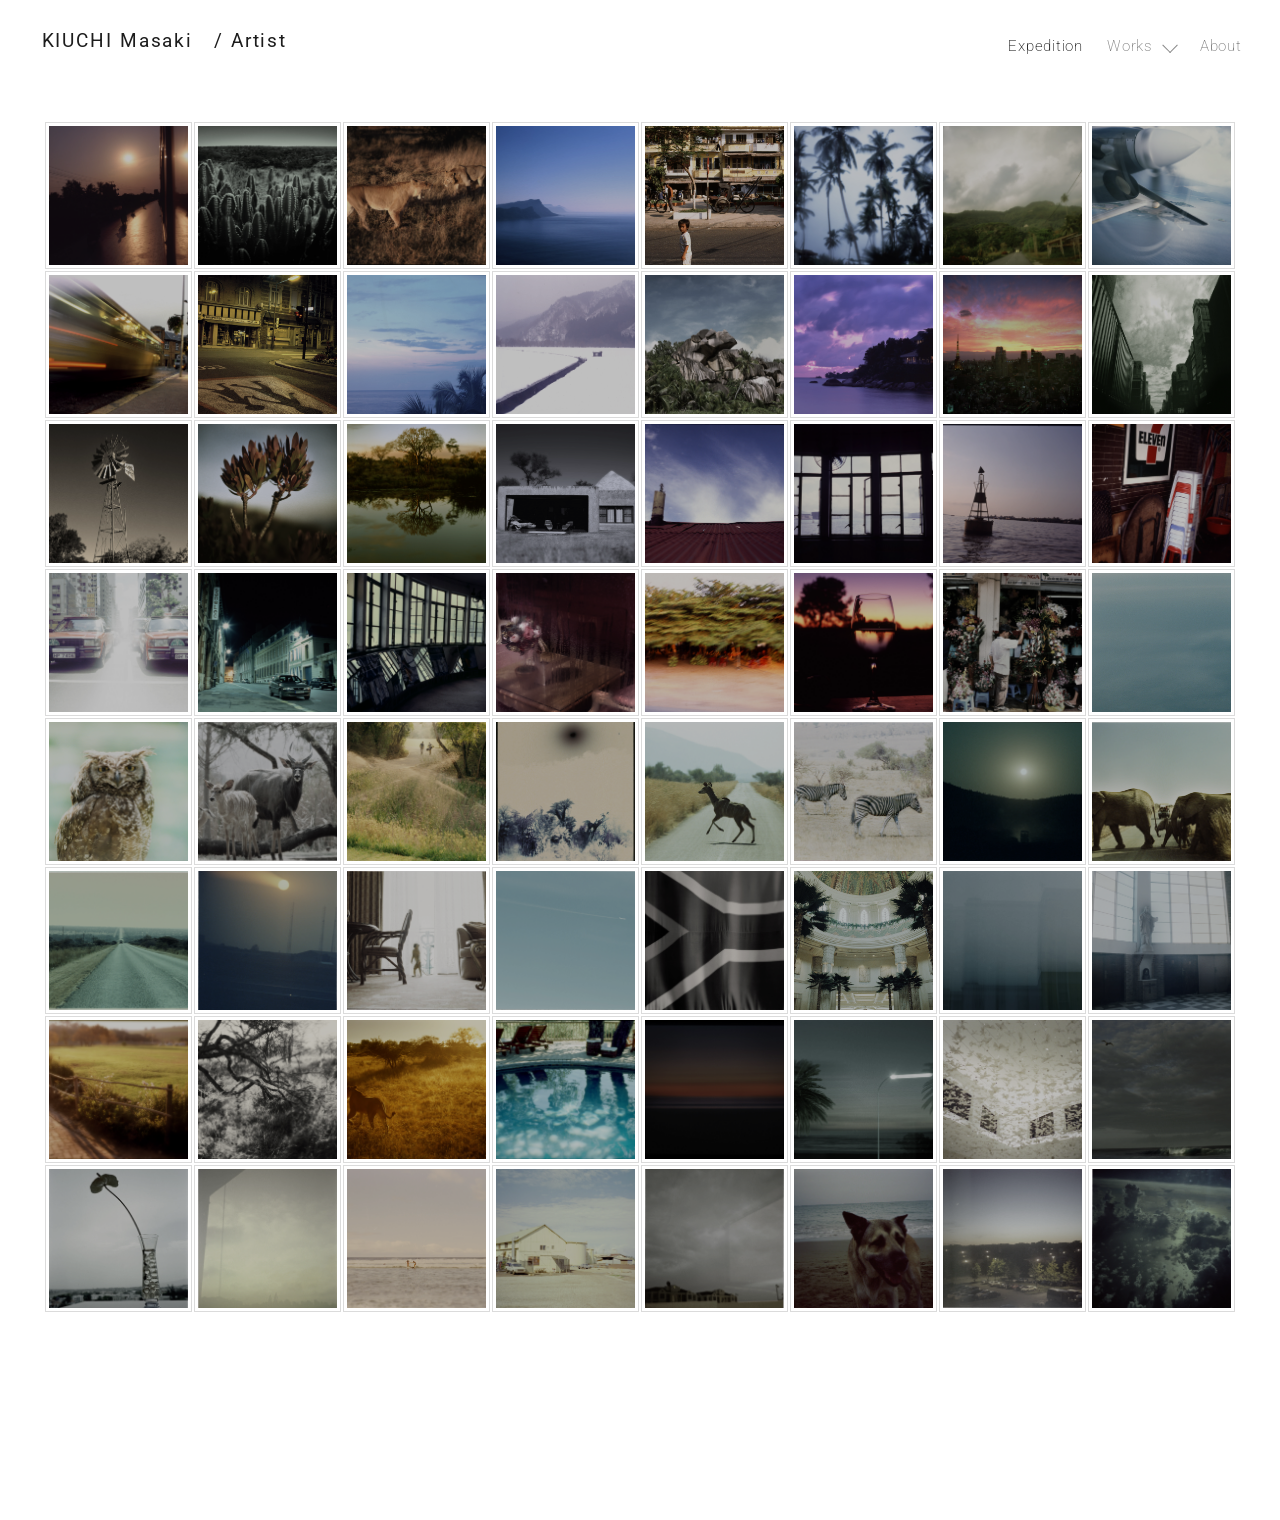
==== commit d24993f9: "Remove opacity transition from gallery images Removed opacity transition for gallery images." ====
--- a/index.html
+++ b/index.html
@@ -63,17 +63,6 @@
     transition: filter 5s ease; 
   }
 
-  /* --- 画像一枚一枚の初期状態（最初は透明） --- */
-  .gallery-item img {
-    opacity: 0;
-    will-change: opacity;
-    transition: opacity 3s ease; 
-  }
-
-  /* 画像の読み込みが完了した瞬間に付与されるクラス */
-  .gallery-item img.img-loaded {
-    opacity: 1;
-  }
 </style>
 
 
--- a/style.css
+++ b/style.css
@@ -3,6 +3,18 @@
   margin: 0;
   padding: 0;
 }
+/* フェードイン */
+@keyframes opacityFade {
+  from { opacity: 0; }
+  to   { opacity: 1; }
+}
+
+/* blurFade  */
+@keyframes blurFade {
+  from { filter: blur(3px); }
+  to   { filter: blur(0px); }
+}
+
 body {
   font-family: "Roboto","sans-serif";
   font-weight: 400; 
@@ -49,15 +61,13 @@
   display: inline-block; 
   text-decoration: none;  
 
-  /* --- 💡 追加：文字のズレ・ブレを一瞬でも発生させないための対策 --- */
-  -webkit-font-smoothing: antialiased; /* 文字の輪郭を常に滑らかにし、色の変化による太さの錯覚を防ぐ */
-  -moz-osx-font-smoothing: grayscale;   /* Mac環境での文字のチラつき防止 */
-  transform: translateZ(0);            /* GPU（グラフィックボード）で文字を描画させ、配置を固定する */
-  transition: color 0.2s ease;         /* ページ読み込み時の色の切り替えをほんの少し滑らかにして、ガタつきを隠す */
+  -webkit-font-smoothing: antialiased; 
+  -moz-osx-font-smoothing: grayscale;   /* Mac */
+  transform: translateZ(0);        
+  transition: color 0.2s ease;        
 }
 
 /* ----------active------------*/
-/* 💡 優先度をさらに上げ、一瞬でも他のスタイルが混ざらないように !important を追加 */
 .site-title.active a {
   color: #1d1d1d !important;          
   cursor: default !important;         
@@ -76,6 +86,7 @@
   padding:1rem 1rem 0.3rem 0; 
   color: #808080;
   font-size: 0.95rem;
+  font-weight: 200;
   letter-spacing: 0.05em;
 }
 .nav a:hover {
@@ -136,6 +147,15 @@
 .dropdown-menu .dropdown-item.non {
 pointer-events: none;   
 }
+/* -------active-------*/
+.dropdown-menu li a.active{
+  color:#808080;          
+  cursor: default;         
+  pointer-events: none;    
+} 
+
+
+
 /* ------dropdown-trigger"works"------------ */
 .dropdown-trigger .text {
   transition: opacity 2s ease !important; 
@@ -155,7 +175,7 @@
 }
 /* --------dropdownbox----------- */
 .dropdown-menu {
-  margin-top: 18px; 
+  margin-top: 25px; 
 }
 .dropdown-menu::before {
   content: "";
@@ -179,8 +199,8 @@
   display: inline-block;
   width: 0.7em;
   height: 0.7em;
-  border-top: 0.2em solid #858585;
-  border-right: 0.2em solid #858585;
+  border-top: 0.1em solid #858585;
+  border-right: 0.1em solid #858585;
   transform: rotate(135deg); 
   margin-top: 0.5em;
   margin-left: 0.5em;
@@ -200,6 +220,10 @@
   letter-spacing: 0.05em;
   color: #000000;
   padding: 2rem 0 0 0; 
+  animation: 
+    opacityFade 0.7s ease-out forwards,
+    blurFade 0.4s ease-in-out forwards !important;
+
 }
 
 .section {
@@ -229,13 +253,15 @@
 }
 .works-title {
   font-family: "Roboto";	
-  font-weight: 400; 
+  font-weight: 200; 
   padding: 0 2rem;
-  color: #1d1d1d;   
+    color:#545353!important; 
 }
 #works-title{
+  font-weight: 200;
   font-size: 1rem;
   line-height: 1.8;
+
 }
 #works-date{
   font-size: 0.8rem;
@@ -276,6 +302,7 @@
 }
 
 /* -------gallery-img------------------- */
+
 .gallery-img {
   width: 100% !important;
   aspect-ratio: 1 / 1 !important; 
@@ -339,13 +366,31 @@
 .gallery-info {
   display: none !important;
 }
+ /* ----------------- gallery-item img  ----------- */
+.gallery-item img {
+    opacity: 0;
+    will-change: opacity;
+    transition: opacity 3s ease; 
+  }
+
+ .gallery-item img.img-loaded {
+    opacity: 1;
+  }
+
 
 /* ==========================================Responsive================== */
 @media (max-width: 1024px) {
-  .gallery-grid { grid-template-columns: repeat(4, 1fr) !important; }
+  .gallery-grid, 
+  .worksgallery-grid{
+  	 grid-template-columns: repeat(4, 1fr) !important; }
 }
 @media (max-width: 600px) {
-  .gallery-grid { grid-template-columns: repeat(2, 1fr) !important; }
+  .gallery-grid{
+    	 grid-template-columns: repeat(2, 1fr) !important; }
+}
+@media (max-width: 600px) {
+  .worksgallery-grid{
+    	 grid-template-columns: repeat(1, 1fr) !important; }
 }
 
 
@@ -364,13 +409,13 @@
   /* アニメーション用の初期化 */
   opacity: 0;
   visibility: hidden;
-  transition: opacity 0.5s cubic-bezier(0.25, 1, 0.5, 1), visibility 0.5s;
+  transition: opacity 1s cubic-bezier(0.25, 1, 0.5, 1), visibility 0.7s;
 }
 .gallery-modal:target {
   opacity: 1;
   visibility: visible;
 }
-/* ポップアップの外側の虚空（背景）をクリックしたときに閉じるためのエリア */
+/* ---modal-close-bg -- */
 .modal-close-bg {
   position: absolute;
   top: 0;
@@ -379,20 +424,20 @@
   height: 100%;
   cursor: default; 
 }
-/* 中央に表示されるオリジナル画像が入る箱 */
+/* ---modal-content --- */
 .modal-content {
   position: relative;
   max-width: 90%;
   max-height: 85vh;
   box-shadow: 0 10px 40px rgba(0, 0, 0, 0.05); 
   transform: scale(0.95);
-  transition: transform 0.5s cubic-bezier(0.25, 1, 0.5, 1);
-}
-/* モーダルが開いた時、画像も少し滑らかにズームして定位置にくる演出 */
+  transition: transform 0.8s cubic-bezier(0.25, 1, 0.5, 1);
+}
+/* ------modal-content open----------  */
 .gallery-modal:target .modal-content {
   transform: scale(1);
 }
-/* オリジナルサイズ画像の最大化と比率維持 */
+/* Maximizing original-size images while maintaining their aspect ratio */
 .modal-content img {
   display: block;
   max-width: 100%;
@@ -401,7 +446,7 @@
   height: auto;
   object-fit: contain; 
 }
-/* ×（閉じる）」ボタン */
+/* -----close-btn------ */
 .modal-close-btn {
 	display: none;}
 /*	
@@ -420,4 +465,3 @@
   color: #202020;
 }
 */
-
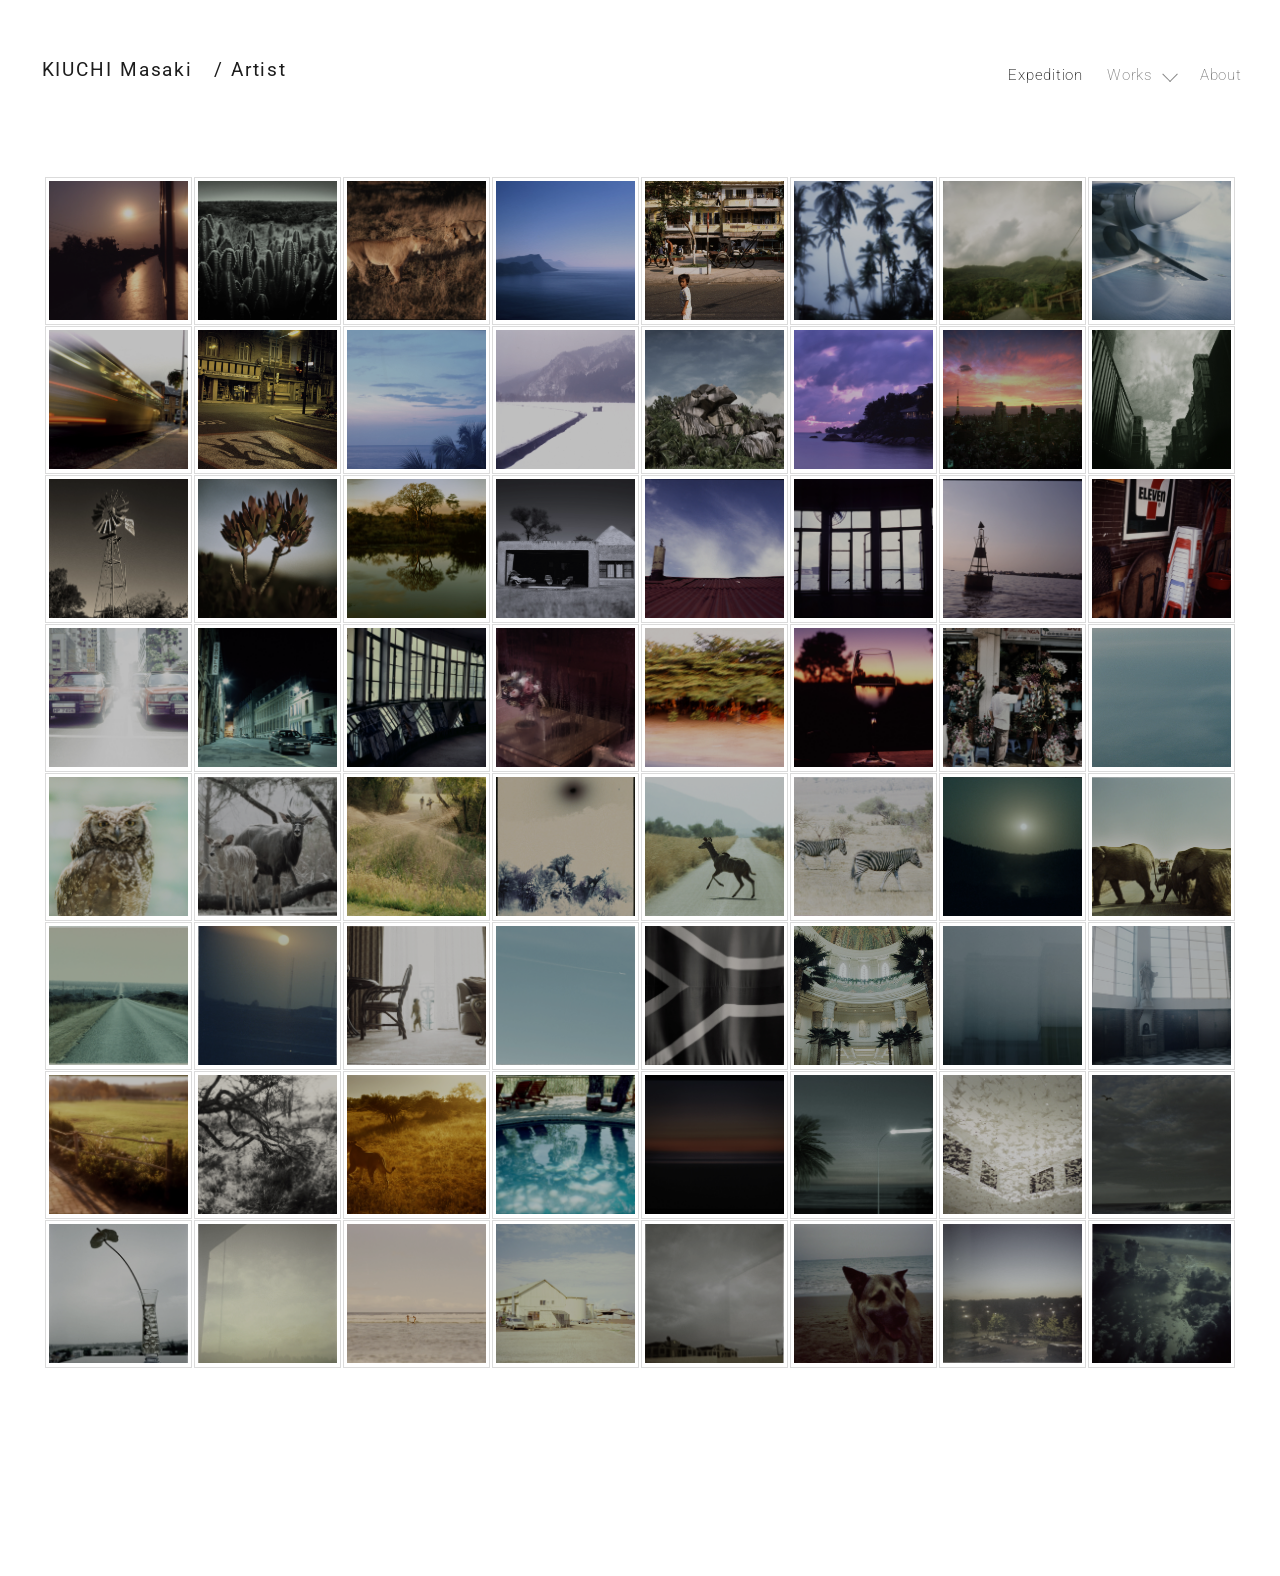
==== commit 6930d680: "Update index.html" ====
--- a/index.html
+++ b/index.html
@@ -4,9 +4,8 @@
   <meta charset="UTF-8">
   <meta name="viewport" content="width=device-width, initial-scale=1.0">
   <title>KIUCHI Masaki/Artist</title>
-  
+　<meta name="description" content="Official portfolio of Masaki Kiuchi (KIUCHI Masaki).">
   <!-- Google Fonts -->
-  
   <link rel="preconnect" href="https://fonts.googleapis.com">
   <link rel="preconnect" href="https://fonts.gstatic.com" crossorigin>
   <link href="https://fonts.googleapis.com/css2?family=Roboto:wght@100;300&family=Noto+Sans+JP:wght@100;300;400;700&display=swap" rel="stylesheet">
@@ -14,7 +13,6 @@
 
 
 <style>
-  /* --- ローディング画面全体のスタイル --- */
   .loader-overlay {
     position: fixed !important;
     top: 0 !important;
@@ -31,14 +29,10 @@
     opacity: 1;
     transition: opacity 4s ease; /* 消えるときの速度 */
   }
-  
-  /* 読み込み完了後に消える時のアニメーション */
   .loader-overlay.loaded {
     opacity: 0 !important;
     pointer-events: none !important;
   }
-
-  /* --- モノクロ極細スピナーのスタイル --- */
   .spinner {
     width: 50px !important;
     height: 50px !important;
@@ -50,50 +44,32 @@
   @keyframes spin {
     to { transform: rotate(360deg); }
   }
-
-  /* --- ★修正：メインコンテンツ（画像一覧）の初期状態とボカシ効果 --- */
   main.loading {
-    filter: blur(2px); /* 構文の崩れを修正しました */
-  }
-  
+    filter: blur(2px); 
+  }
   main {
-    filter: blur(0px); /* 読み込み完了後にクッキリさせる */
-    will-change: filter; /* アニメーションを滑らかにするためのブラウザへの通知 */
-    /* ↓【変更】3s から 5s に伸ばし、よりゆっくりボカシが消えるようにしました */
+    filter: blur(0px); 
+    will-change: filter; 
     transition: filter 5s ease; 
   }
-
 </style>
-
-
-
-
 
   
 </head>
+
 <body>
-
-
-
-<!-- 追加：ローディング画面------------------------->
 <div id="page-loader" class="loader-overlay">
   <div class="spinner"></div>
 </div>
-
-
-  
 
   <header class="header">
     <div class="container">
       <h1 class="site-title active">
        <a href="index.html">KIUCHI Masaki&emsp;/ Artist</a></h1>
-
       
       <nav class="nav">
         <a href="index.html" class="active">Expedition</a>
        
-        
-  <!-- プルダウン付きメニュー "works" -->
         <div class="dropdown">
           <a href="#works" class="dropdown-trigger">
             <span class="text">Works</span>
@@ -104,19 +80,18 @@
    <li>
   <a href="alternature.html" class="dropdown-item" id="link-alternature">Alternature</a></li>
     <li>
-  <a class="jomon-bocci-02 dropdown-item non" id="link-jomon-bocci-02">Jomon Bocci 02</a></li>    
+  <a href="jomon-bocci-02.html" class="dropdown-item" id="link-jomon-bocci-02">Jomon Bocci 02</a></li>
     <li>
   <a href="Tangent.html" class="dropdown-item" id="link-tangent">Tangent</a></li>
     <li>
-  <a class="jomon-bocci dropdown-item non" id="link-jomon-bocci">Jomon Bocci</a></li>      
-    <li>
-  <a class="kamisama-othello dropdown-item non" id="link-kamisama-othello">Kamisama Othello</a></li>     
-    <li>
-  <a class="view-from-mt-myojo dropdown-item non" id="link-view-from-mt-myojo">View from Mt.Myojo</a></li> 
-    <li>
-  <a class="tsukinowa-2 dropdown-item non" id="link-tsukinowa-2">TSUKINOWA Ⅱ</a></li> 
-    <li>
-  <a class="tsukinowa dropdown-item non" id="link-tsukinowa">TSUKINOWA</a></li> 
+  <a href="jomon-bocci.html" class="dropdown-item" id="link-jomon-bocci">Jomon Bocci</a></li>
+    <li>
+  <a href="kamisama-othello.html" class="dropdown-item" id="link-kamisama-othello">Kamisama Othello</a></li> 
+    <li>
+  <a href="view-from-mt-myojo.html" class="dropdown-item" id="link-view-from-mt-myojo">View from Mt.Myojo</a></li> 
+    <li>
+  <a href="tsukinowa.html" class="dropdown-item" id="link-tsukinowa">TSUKINOWA</a></li> 
+
      </ul>
    </div>
         
@@ -125,13 +100,10 @@
       </nav>
     </div>
   </header>
-
-
-
   
  <main class="main container loading">
-    <!-- 主役の画像一覧セクション -->
-    <section id="expedition" class="section">
+   
+   　    <section id="expedition" class="section">
       <div class="gallery-grid">
 
 
@@ -221,9 +193,9 @@
 
 
 <!-- ========================================================
-     ポップアップ（モーダル）の本体データ（</body>の直前に設置）
+     popup
      ======================================================== -->
-<!------ Row 1 ポップアップ --> 
+<!------ Row 1 popup --> 
 <!-- photo1-popup --> <div id="popup-01" class="gallery-modal"><a href="#expedition" class="modal-close-bg"></a><div class="modal-content"><img src="./e_images/expedition-1.jpg" alt="expedition-1"><a href="#expedition" class="modal-close-btn">&times;</a></div></div> 
 <!-- photo2-popup --> <div id="popup-02" class="gallery-modal"><a href="#expedition" class="modal-close-bg"></a><div class="modal-content"><img src="./e_images/expedition-2.jpg" alt="expedition-2"><a href="#expedition" class="modal-close-btn">&times;</a></div></div> 
 <!-- photo3-popup --> <div id="popup-03" class="gallery-modal"><a href="#expedition" class="modal-close-bg"></a><div class="modal-content"><img src="./e_images/expedition-3.jpg" alt="expedition-3"><a href="#expedition" class="modal-close-btn">&times;</a></div></div> 
@@ -233,7 +205,7 @@
 <!-- photo7-popup --> <div id="popup-07" class="gallery-modal"><a href="#expedition" class="modal-close-bg"></a><div class="modal-content"><img src="./e_images/expedition-7.jpg" alt="expedition-7"><a href="#expedition" class="modal-close-btn">&times;</a></div></div> 
 <!-- photo8-popup --> <div id="popup-08" class="gallery-modal"><a href="#expedition" class="modal-close-bg"></a><div class="modal-content"><img src="./e_images/expedition-8.jpg" alt="expedition-8"><a href="#expedition" class="modal-close-btn">&times;</a></div></div> 
 
-<!------ Row 2 ポップアップ --> 
+<!------ Row 2 popup--> 
 <!-- photo9-popup --> <div id="popup-09" class="gallery-modal"><a href="#expedition" class="modal-close-bg"></a><div class="modal-content"><img src="./e_images/expedition-9.jpg" alt="expedition-9"><a href="#expedition" class="modal-close-btn">&times;</a></div></div> 
 <!-- photo10-popup --> <div id="popup-10" class="gallery-modal"><a href="#expedition" class="modal-close-bg"></a><div class="modal-content"><img src="./e_images/expedition-10.jpg" alt="expedition-10"><a href="#expedition" class="modal-close-btn">&times;</a></div></div> 
 <!-- photo11-popup --> <div id="popup-11" class="gallery-modal"><a href="#expedition" class="modal-close-bg"></a><div class="modal-content"><img src="./e_images/expedition-11.jpg" alt="expedition-11"><a href="#expedition" class="modal-close-btn">&times;</a></div></div> 
@@ -243,7 +215,7 @@
 <!-- photo15-popup --> <div id="popup-15" class="gallery-modal"><a href="#expedition" class="modal-close-bg"></a><div class="modal-content"><img src="./e_images/expedition-15.jpg" alt="expedition-15"><a href="#expedition" class="modal-close-btn">&times;</a></div></div> 
 <!-- photo16-popup --> <div id="popup-16" class="gallery-modal"><a href="#expedition" class="modal-close-bg"></a><div class="modal-content"><img src="./e_images/expedition-16.jpg" alt="expedition-16"><a href="#expedition" class="modal-close-btn">&times;</a></div></div> 
 
-<!------ Row 3 ポップアップ --> 
+<!------ Row 3 popup --> 
 <!-- photo17-popup --> <div id="popup-17" class="gallery-modal"><a href="#expedition" class="modal-close-bg"></a><div class="modal-content"><img src="./e_images/expedition-17.jpg" alt="expedition-17"><a href="#expedition" class="modal-close-btn">&times;</a></div></div> 
 <!-- photo18-popup --> <div id="popup-18" class="gallery-modal"><a href="#expedition" class="modal-close-bg"></a><div class="modal-content"><img src="./e_images/expedition-18.jpg" alt="expedition-18"><a href="#expedition" class="modal-close-btn">&times;</a></div></div> 
 <!-- photo19-popup --> <div id="popup-19" class="gallery-modal"><a href="#expedition" class="modal-close-bg"></a><div class="modal-content"><img src="./e_images/expedition-19.jpg" alt="expedition-19"><a href="#expedition" class="modal-close-btn">&times;</a></div></div> 
@@ -253,7 +225,7 @@
 <!-- photo23-popup --> <div id="popup-23" class="gallery-modal"><a href="#expedition" class="modal-close-bg"></a><div class="modal-content"><img src="./e_images/expedition-23.jpg" alt="expedition-23"><a href="#expedition" class="modal-close-btn">&times;</a></div></div> 
 <!-- photo24-popup --> <div id="popup-24" class="gallery-modal"><a href="#expedition" class="modal-close-bg"></a><div class="modal-content"><img src="./e_images/expedition-24.jpg" alt="expedition-24"><a href="#expedition" class="modal-close-btn">&times;</a></div></div> 
 
-<!------ Row 4 ポップアップ --> 
+<!------ Row 4 popup --> 
 <!-- photo25-popup --> <div id="popup-25" class="gallery-modal"><a href="#expedition" class="modal-close-bg"></a><div class="modal-content"><img src="./e_images/expedition-25.jpg" alt="expedition-25"><a href="#expedition" class="modal-close-btn">&times;</a></div></div> 
 <!-- photo26-popup --> <div id="popup-26" class="gallery-modal"><a href="#expedition" class="modal-close-bg"></a><div class="modal-content"><img src="./e_images/expedition-26.jpg" alt="expedition-26"><a href="#expedition" class="modal-close-btn">&times;</a></div></div> 
 <!-- photo27-popup --> <div id="popup-27" class="gallery-modal"><a href="#expedition" class="modal-close-bg"></a><div class="modal-content"><img src="./e_images/expedition-27.jpg" alt="expedition-27"><a href="#expedition" class="modal-close-btn">&times;</a></div></div> 
@@ -263,7 +235,7 @@
 <!-- photo31-popup --> <div id="popup-31" class="gallery-modal"><a href="#expedition" class="modal-close-bg"></a><div class="modal-content"><img src="./e_images/expedition-31.jpg" alt="expedition-31"><a href="#expedition" class="modal-close-btn">&times;</a></div></div> 
 <!-- photo32-popup --> <div id="popup-32" class="gallery-modal"><a href="#expedition" class="modal-close-bg"></a><div class="modal-content"><img src="./e_images/expedition-32.jpg" alt="expedition-32"><a href="#expedition" class="modal-close-btn">&times;</a></div></div> 
 
-<!------ Row 5 ポップアップ --> 
+<!------ Row 5 popup--> 
 <!-- photo33-popup --> <div id="popup-33" class="gallery-modal"><a href="#expedition" class="modal-close-bg"></a><div class="modal-content"><img src="./e_images/expedition-33.jpg" alt="expedition-33"><a href="#expedition" class="modal-close-btn">&times;</a></div></div> 
 <!-- photo34-popup --> <div id="popup-34" class="gallery-modal"><a href="#expedition" class="modal-close-bg"></a><div class="modal-content"><img src="./e_images/expedition-34.jpg" alt="expedition-34"><a href="#expedition" class="modal-close-btn">&times;</a></div></div> 
 <!-- photo35-popup --> <div id="popup-35" class="gallery-modal"><a href="#expedition" class="modal-close-bg"></a><div class="modal-content"><img src="./e_images/expedition-35.jpg" alt="expedition-35"><a href="#expedition" class="modal-close-btn">&times;</a></div></div> 
@@ -273,7 +245,7 @@
 <!-- photo39-popup --> <div id="popup-39" class="gallery-modal"><a href="#expedition" class="modal-close-bg"></a><div class="modal-content"><img src="./e_images/expedition-39.jpg" alt="expedition-39"><a href="#expedition" class="modal-close-btn">&times;</a></div></div> 
 <!-- photo40-popup --> <div id="popup-40" class="gallery-modal"><a href="#expedition" class="modal-close-bg"></a><div class="modal-content"><img src="./e_images/expedition-40.jpg" alt="expedition-40"><a href="#expedition" class="modal-close-btn">&times;</a></div></div> 
 
-<!------ Row 6 ポップアップ --> 
+<!------ Row 6 popup --> 
 <!-- photo41-popup --> <div id="popup-41" class="gallery-modal"><a href="#expedition" class="modal-close-bg"></a><div class="modal-content"><img src="./e_images/expedition-41.jpg" alt="expedition-41"><a href="#expedition" class="modal-close-btn">&times;</a></div></div> 
 <!-- photo42-popup --> <div id="popup-42" class="gallery-modal"><a href="#expedition" class="modal-close-bg"></a><div class="modal-content"><img src="./e_images/expedition-42.jpg" alt="expedition-42"><a href="#expedition" class="modal-close-btn">&times;</a></div></div> 
 <!-- photo43-popup --> <div id="popup-43" class="gallery-modal"><a href="#expedition" class="modal-close-bg"></a><div class="modal-content"><img src="./e_images/expedition-43.jpg" alt="expedition-43"><a href="#expedition" class="modal-close-btn">&times;</a></div></div> 
@@ -283,7 +255,7 @@
 <!-- photo47-popup --> <div id="popup-47" class="gallery-modal"><a href="#expedition" class="modal-close-bg"></a><div class="modal-content"><img src="./e_images/expedition-47.jpg" alt="expedition-47"><a href="#expedition" class="modal-close-btn">&times;</a></div></div> 
 <!-- photo48-popup --> <div id="popup-48" class="gallery-modal"><a href="#expedition" class="modal-close-bg"></a><div class="modal-content"><img src="./e_images/expedition-48.jpg" alt="expedition-48"><a href="#expedition" class="modal-close-btn">&times;</a></div></div> 
 
-<!------ Row 7 ポップアップ --> 
+<!------ Row 7 popup--> 
 <!-- photo49-popup --> <div id="popup-49" class="gallery-modal"><a href="#expedition" class="modal-close-bg"></a><div class="modal-content"><img src="./e_images/expedition-49.jpg" alt="expedition-49"><a href="#expedition" class="modal-close-btn">&times;</a></div></div> 
 <!-- photo50-popup --> <div id="popup-50" class="gallery-modal"><a href="#expedition" class="modal-close-bg"></a><div class="modal-content"><img src="./e_images/expedition-50.jpg" alt="expedition-50"><a href="#expedition" class="modal-close-btn">&times;</a></div></div> 
 <!-- photo51-popup --> <div id="popup-51" class="gallery-modal"><a href="#expedition" class="modal-close-bg"></a><div class="modal-content"><img src="./e_images/expedition-51.jpg" alt="expedition-51"><a href="#expedition" class="modal-close-btn">&times;</a></div></div> 
@@ -293,7 +265,7 @@
 <!-- photo55-popup --> <div id="popup-55" class="gallery-modal"><a href="#expedition" class="modal-close-bg"></a><div class="modal-content"><img src="./e_images/expedition-55.jpg" alt="expedition-55"><a href="#expedition" class="modal-close-btn">&times;</a></div></div> 
 <!-- photo56-popup --> <div id="popup-56" class="gallery-modal"><a href="#expedition" class="modal-close-bg"></a><div class="modal-content"><img src="./e_images/expedition-56.jpg" alt="expedition-56"><a href="#expedition" class="modal-close-btn">&times;</a></div></div> 
 
-<!------ Row 8 ポップアップ --> 
+<!------ Row 8 popup--> 
 <!-- photo57-popup --> <div id="popup-57" class="gallery-modal"><a href="#expedition" class="modal-close-bg"></a><div class="modal-content"><img src="./e_images/expedition-57.jpg" alt="expedition-57"><a href="#expedition" class="modal-close-btn">&times;</a></div></div> 
 <!-- photo58-popup --> <div id="popup-58" class="gallery-modal"><a href="#expedition" class="modal-close-bg"></a><div class="modal-content"><img src="./e_images/expedition-58.jpg" alt="expedition-58"><a href="#expedition" class="modal-close-btn">&times;</a></div></div> 
 <!-- photo59-popup --> <div id="popup-59" class="gallery-modal"><a href="#expedition" class="modal-close-bg"></a><div class="modal-content"><img src="./e_images/expedition-59.jpg" alt="expedition-59"><a href="#expedition" class="modal-close-btn">&times;</a></div></div> 
@@ -303,7 +275,7 @@
 <!-- photo63-popup --> <div id="popup-63" class="gallery-modal"><a href="#expedition" class="modal-close-bg"></a><div class="modal-content"><img src="./e_images/expedition-63.jpg" alt="expedition-63"><a href="#expedition" class="modal-close-btn">&times;</a></div></div> 
 <!-- photo64-popup --> <div id="popup-64" class="gallery-modal"><a href="#expedition" class="modal-close-bg"></a><div class="modal-content"><img src="./e_images/expedition-64.jpg" alt="expedition-64"><a href="#expedition" class="modal-close-btn">&times;</a></div></div> 
 
-<!------ Row 9 ポップアップ --> 
+<!------ Row 9 popup--> 
 <!-- photo65-popup --> <div id="popup-65" class="gallery-modal"><a href="#expedition" class="modal-close-bg"></a><div class="modal-content"><img src="./e_images/expedition-65.jpg" alt="expedition-65"><a href="#expedition" class="modal-close-btn">&times;</a></div></div> 
 <!-- photo66-popup --> <div id="popup-66" class="gallery-modal"><a href="#expedition" class="modal-close-bg"></a><div class="modal-content"><img src="./e_images/expedition-66.jpg" alt="expedition-66"><a href="#expedition" class="modal-close-btn">&times;</a></div></div> 
 <!-- photo67-popup --> <div id="popup-67" class="gallery-modal"><a href="#expedition" class="modal-close-bg"></a><div class="modal-content"><img src="./e_images/expedition-67.jpg" alt="expedition-67"><a href="#expedition" class="modal-close-btn">&times;</a></div></div> 
@@ -313,7 +285,7 @@
 <!-- photo71-popup --> <div id="popup-71" class="gallery-modal"><a href="#expedition" class="modal-close-bg"></a><div class="modal-content"><img src="./e_images/expedition-71.jpg" alt="expedition-71"><a href="#expedition" class="modal-close-btn">&times;</a></div></div> 
 <!-- photo72-popup --> <div id="popup-72" class="gallery-modal"><a href="#expedition" class="modal-close-bg"></a><div class="modal-content"><img src="./e_images/expedition-72.jpg" alt="expedition-72"><a href="#expedition" class="modal-close-btn">&times;</a></div></div> 
 
-<!------ Row 10 ポップアップ --> 
+<!------ Row 10 popup --> 
 <!-- photo73-popup --> <div id="popup-73" class="gallery-modal"><a href="#expedition" class="modal-close-bg"></a><div class="modal-content"><img src="./e_images/expedition-73.jpg" alt="expedition-73"><a href="#expedition" class="modal-close-btn">&times;</a></div></div> 
 <!-- photo74-popup --> <div id="popup-74" class="gallery-modal"><a href="#expedition" class="modal-close-bg"></a><div class="modal-content"><img src="./e_images/expedition-74.jpg" alt="expedition-74"><a href="#expedition" class="modal-close-btn">&times;</a></div></div> 
 <!-- photo75-popup --> <div id="popup-75" class="gallery-modal"><a href="#expedition" class="modal-close-bg"></a><div class="modal-content"><img src="./e_images/expedition-75.jpg" alt="expedition-75"><a href="#expedition" class="modal-close-btn">&times;</a></div></div> 
@@ -329,9 +301,8 @@
   </div>
 
  
- 
 <script>
-  // 1. クリックで閉じる処理（背景または×ボタン）
+  //      close        
   document.querySelectorAll('.modal-close-bg, .modal-close-btn').forEach(btn => {
     btn.addEventListener('click', (e) => {
       e.preventDefault();
@@ -339,38 +310,35 @@
     });
   });
 
-  // 2. キーボードの「Esc」キーで閉じる処理
+  //     「Esc」close 
   document.addEventListener('keydown', (e) => {
     if (e.key === 'Escape' && location.hash.startsWith('#popup-')) {
       location.hash = 'close';
     }
   });
 </script>
-
- 
   
 <script>
 (function() {
-  // アニメーションを一瞬で完全スキップする関数
   function skipLoading() {
     const loader = document.getElementById('page-loader');
     const mainContent = document.querySelector('main');
     const images = document.querySelectorAll('.gallery-item img');
 
     if (loader) {
-      loader.style.setProperty('display', 'none', 'important'); // スピナーをパッと消す
+      loader.style.setProperty('display', 'none', 'important'); 
       loader.classList.add('loaded');
     }
     if (mainContent) {
-      mainContent.classList.remove('loading'); // ボカシをパッと消す
+      mainContent.classList.remove('loading'); // 
       mainContent.style.filter = 'none';
     }
     images.forEach(img => {
-      img.classList.add('img-loaded'); // 画像をすべて100%表示
+      img.classList.add('img-loaded'); 
     });
   }
 
-  // 1. 【超重要】ブラウザの「戻る」ボタンでの読み込み（bfcache）を検知して強制スキップ
+  // Detect loading via the browser's "Back" button (bfcache) and force a skip.
   window.addEventListener('pageshow', function(event) {
     if (event.persisted) {
       skipLoading();
@@ -382,7 +350,7 @@
     const mainContent = document.querySelector('main');
     const loader = document.getElementById('page-loader');
 
-    // 2. 通常の画像読み込み監視 & キャッシュカウント
+    //  Standard image loading monitoring & cache count
     let loadedCount = 0;
     images.forEach(img => {
       if (img.complete) {
@@ -395,14 +363,14 @@
       }
     });
 
-    // 3. 【リンク移動での再訪問時】キャッシュが一定数以上（半分以上）あれば即スキップ
-    // 判定枚数を「40枚」に下げることで、リンク移動時も確実に検知させます
+    //  [When revisiting via a link] Skip immediately if the cache contains a sufficient number of items (more than half)
+    // Threshold: 40 items
     if (loadedCount >= 40) {
       skipLoading();
       return;
     }
 
-    // 4. 【初回アクセス時（キャッシュがない時）だけ】美しいローディングを実行
+    //   Execute loading only upon the initial visit (when there is no cache)
     if (mainContent) {
       mainContent.classList.add('loading');
     }
@@ -435,19 +403,5 @@
 
 
 
-
-
-
-
-
-
-
-
-
-
-
-
-
-
 </body>
 </html>
--- a/style.css
+++ b/style.css
@@ -102,6 +102,7 @@
 /* =====================dropdown-menu================= */
 .nav {
   display: flex;
+  margin-left: auto;
   align-items: center;
 }
 .dropdown {
@@ -153,6 +154,11 @@
   cursor: default;         
   pointer-events: none;    
 } 
+.text.active{
+  color:#1d1d1d;       
+   
+} 
+
 
 
 
@@ -237,7 +243,7 @@
   font-size: 1.1rem;
   font-weight: 400; 
   line-height: 1.8;
-  color: ##1d1d1d;  
+  color: #1d1d1d;  
   letter-spacing: 0.02rem; 
 }
 #education {
@@ -255,21 +261,20 @@
   font-family: "Roboto";	
   font-weight: 200; 
   padding: 0 2rem;
-    color:#545353!important; 
+  color:#1d1d1d; 
 }
 #works-title{
   font-weight: 200;
   font-size: 1rem;
   line-height: 1.8;
-
 }
 #works-date{
-  font-size: 0.8rem;
-  line-height: 1.8;
+  font-size: 0.7rem;
+  line-height: 1;
 }
 #works-medium{
-  font-size: 0.8rem;
-  line-height: 1.8;
+  font-size: 0.6rem;
+  line-height: 1.3;
 }
 /* ------------main.container　width----------- */
 .main.container {
@@ -278,6 +283,27 @@
   margin: 0 auto;
   padding: 1rem 0;
 }
+
+
+/* ------------vimeo-frame----------- */
+
+
+.vimeo-frame {
+  margin: 1rem auto;
+ 	
+  width: 100%;
+  aspect-ratio: 16 / 9;
+}
+
+.vimeo-frame iframe {
+  width: 100%;
+  height: 100%;
+}
+
+
+
+
+
 /* ===============gallery-grid=================================== */
 .gallery-grid {
   display: grid !important;
@@ -366,14 +392,22 @@
 .gallery-info {
   display: none !important;
 }
- /* ----------------- gallery-item img  ----------- */
+ /* ----------------- gallery-item worksgallery-grid img loaded  ----------- */
 .gallery-item img {
     opacity: 0;
     will-change: opacity;
     transition: opacity 3s ease; 
   }
-
- .gallery-item img.img-loaded {
+.gallery-item img.img-loaded {
+    opacity: 1;
+  }
+
+.worksgallery-grid img {
+    opacity: 0;
+    will-change: opacity;
+    transition: opacity 3s ease; 
+  }
+.worksgallery-grid img.img-loaded {
     opacity: 1;
   }
 
@@ -385,12 +419,29 @@
   	 grid-template-columns: repeat(4, 1fr) !important; }
 }
 @media (max-width: 600px) {
+  .section {
+    padding: 0.5rem;
+    border-radius: 0;}
+  .works-title {
+    padding: 0 1rem;}
+  .nav a {
+    margin-left: 0.5rem;
+    padding: 0.3rem 1rem 1rem 0;}
+  .site-title a {
+    padding: 0.9rem 0 0 1.2rem;}
+  h1 {
+      line-height: 1;}  
   .gallery-grid{
-    	 grid-template-columns: repeat(2, 1fr) !important; }
-}
-@media (max-width: 600px) {
+      grid-template-columns: repeat(2, 1fr) !important; }
   .worksgallery-grid{
-    	 grid-template-columns: repeat(1, 1fr) !important; }
+      grid-template-columns: repeat(1, 1fr) !important; }
+  .nav{
+      justify-content: flex-end;}
+  .dropdown-menu li a {
+      text-align: right;}
+  .dropdown-menu li a {  
+      color: #ffffff;}  
+  
 }
 
 
